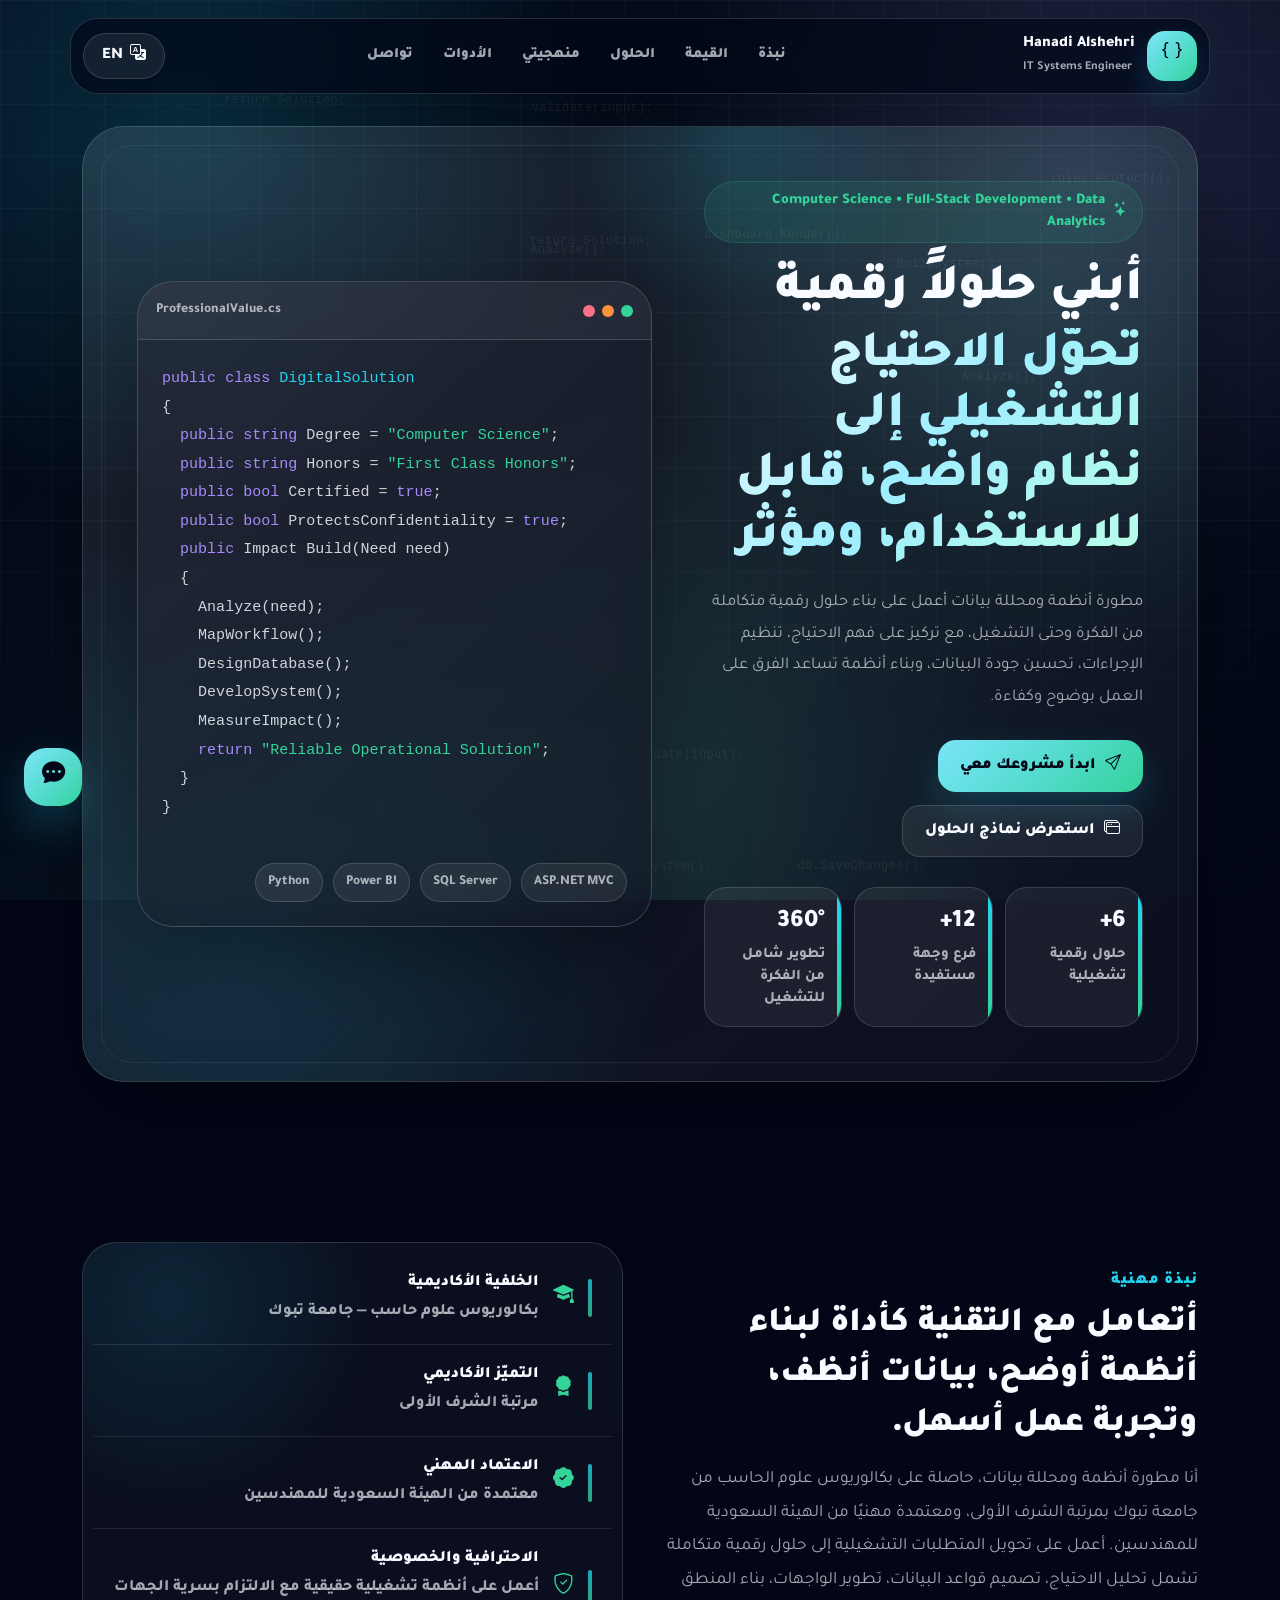
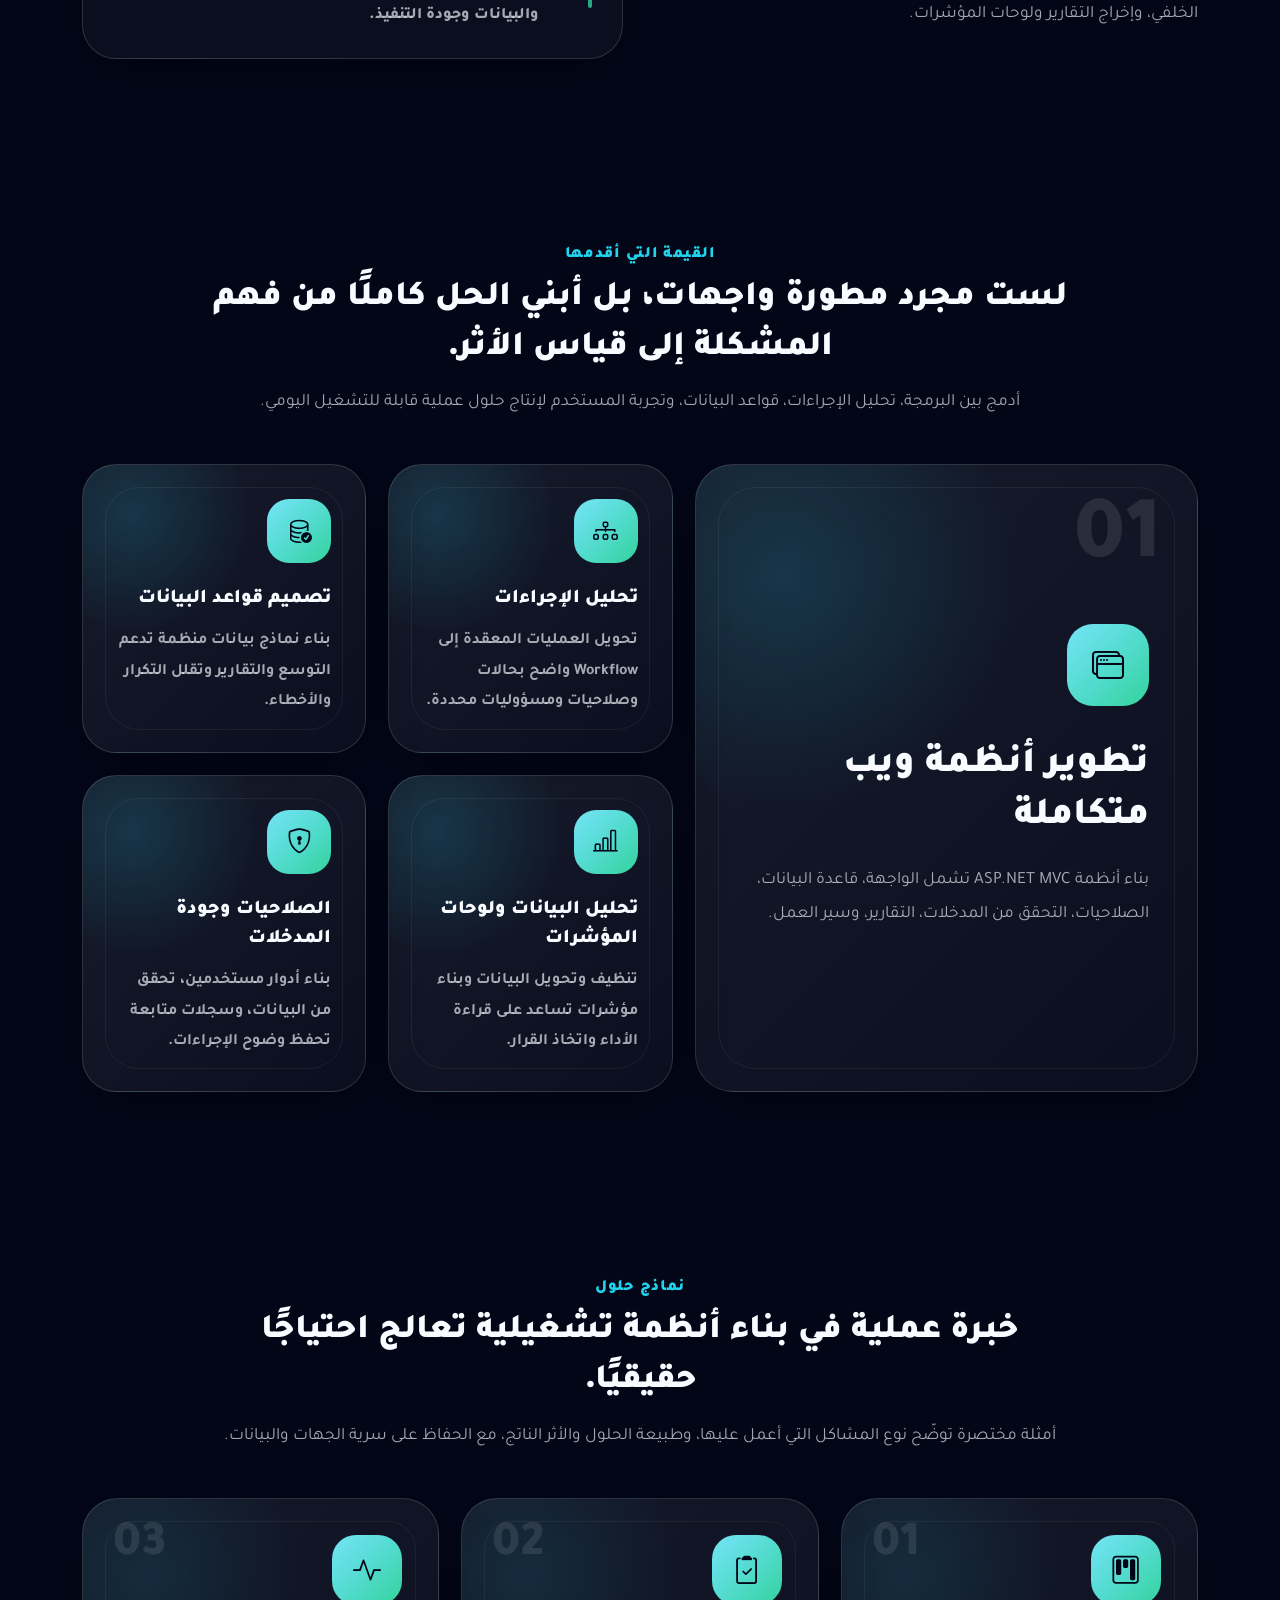
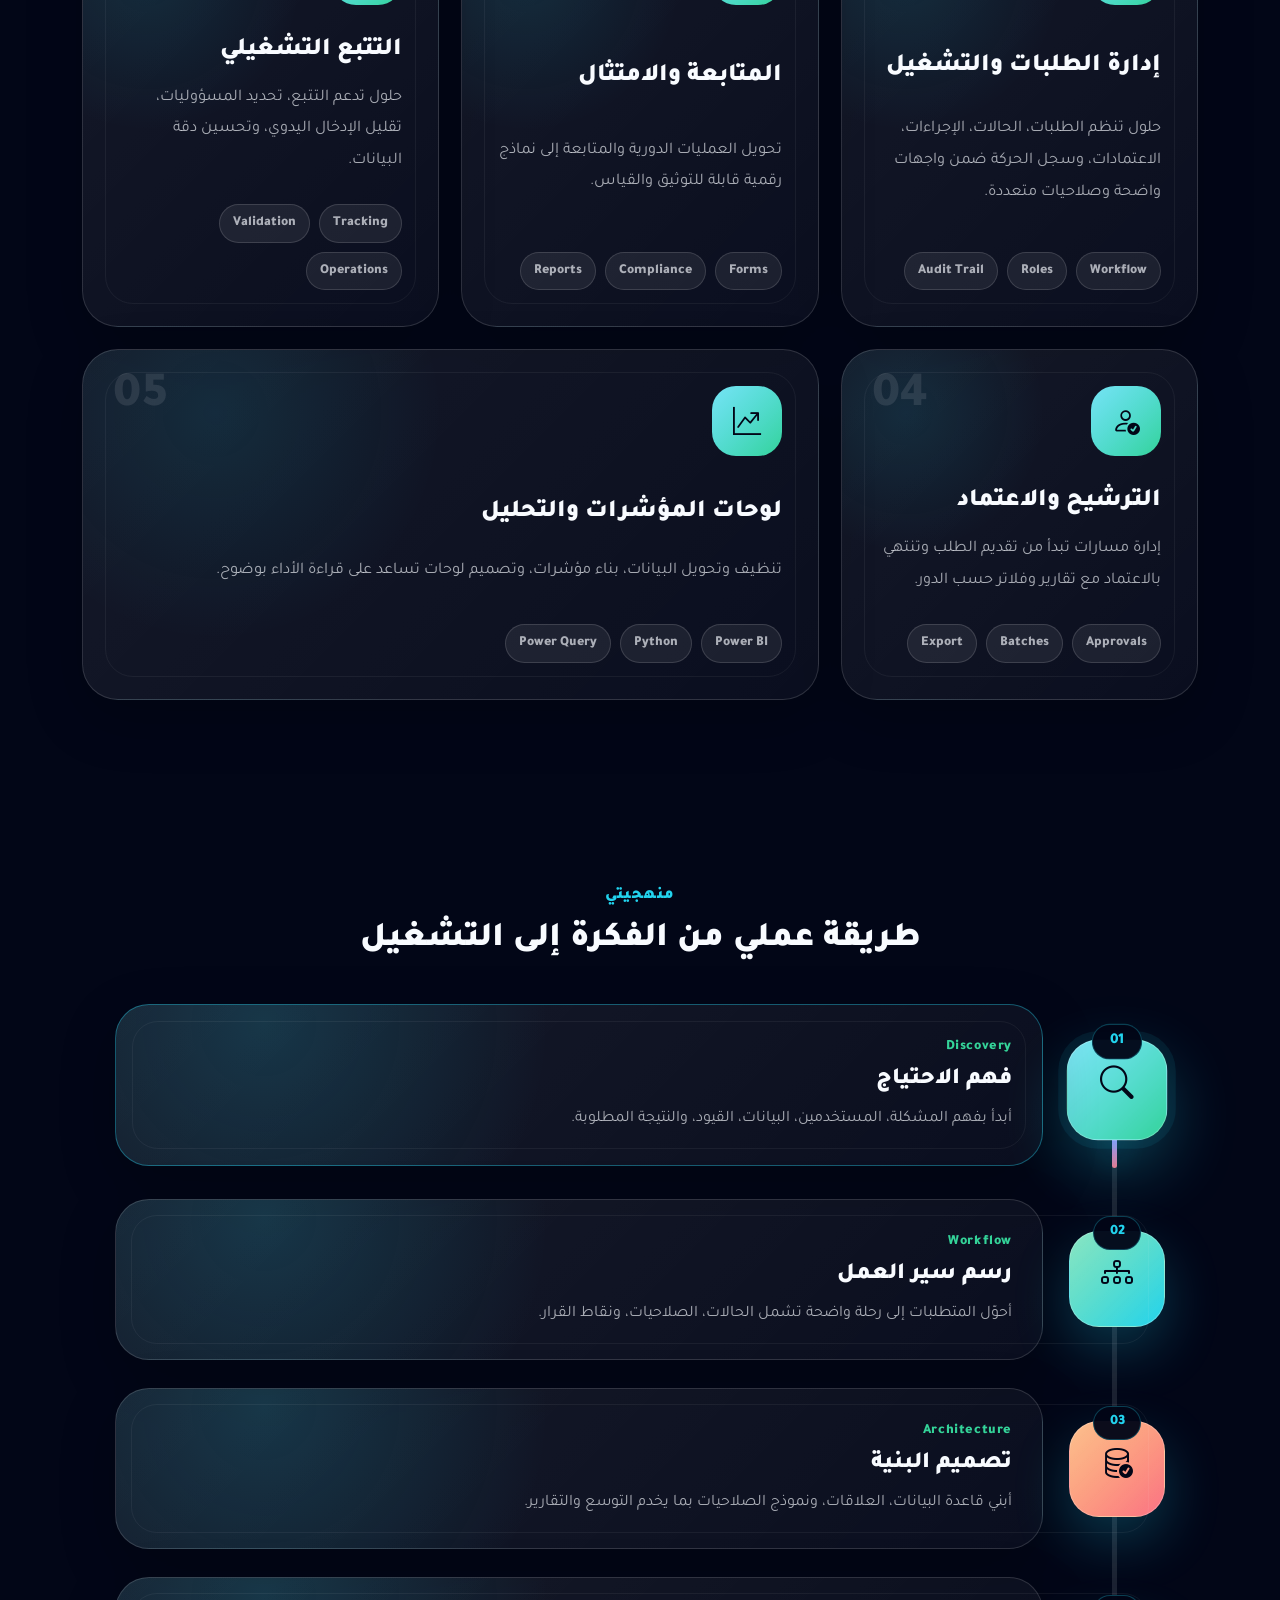
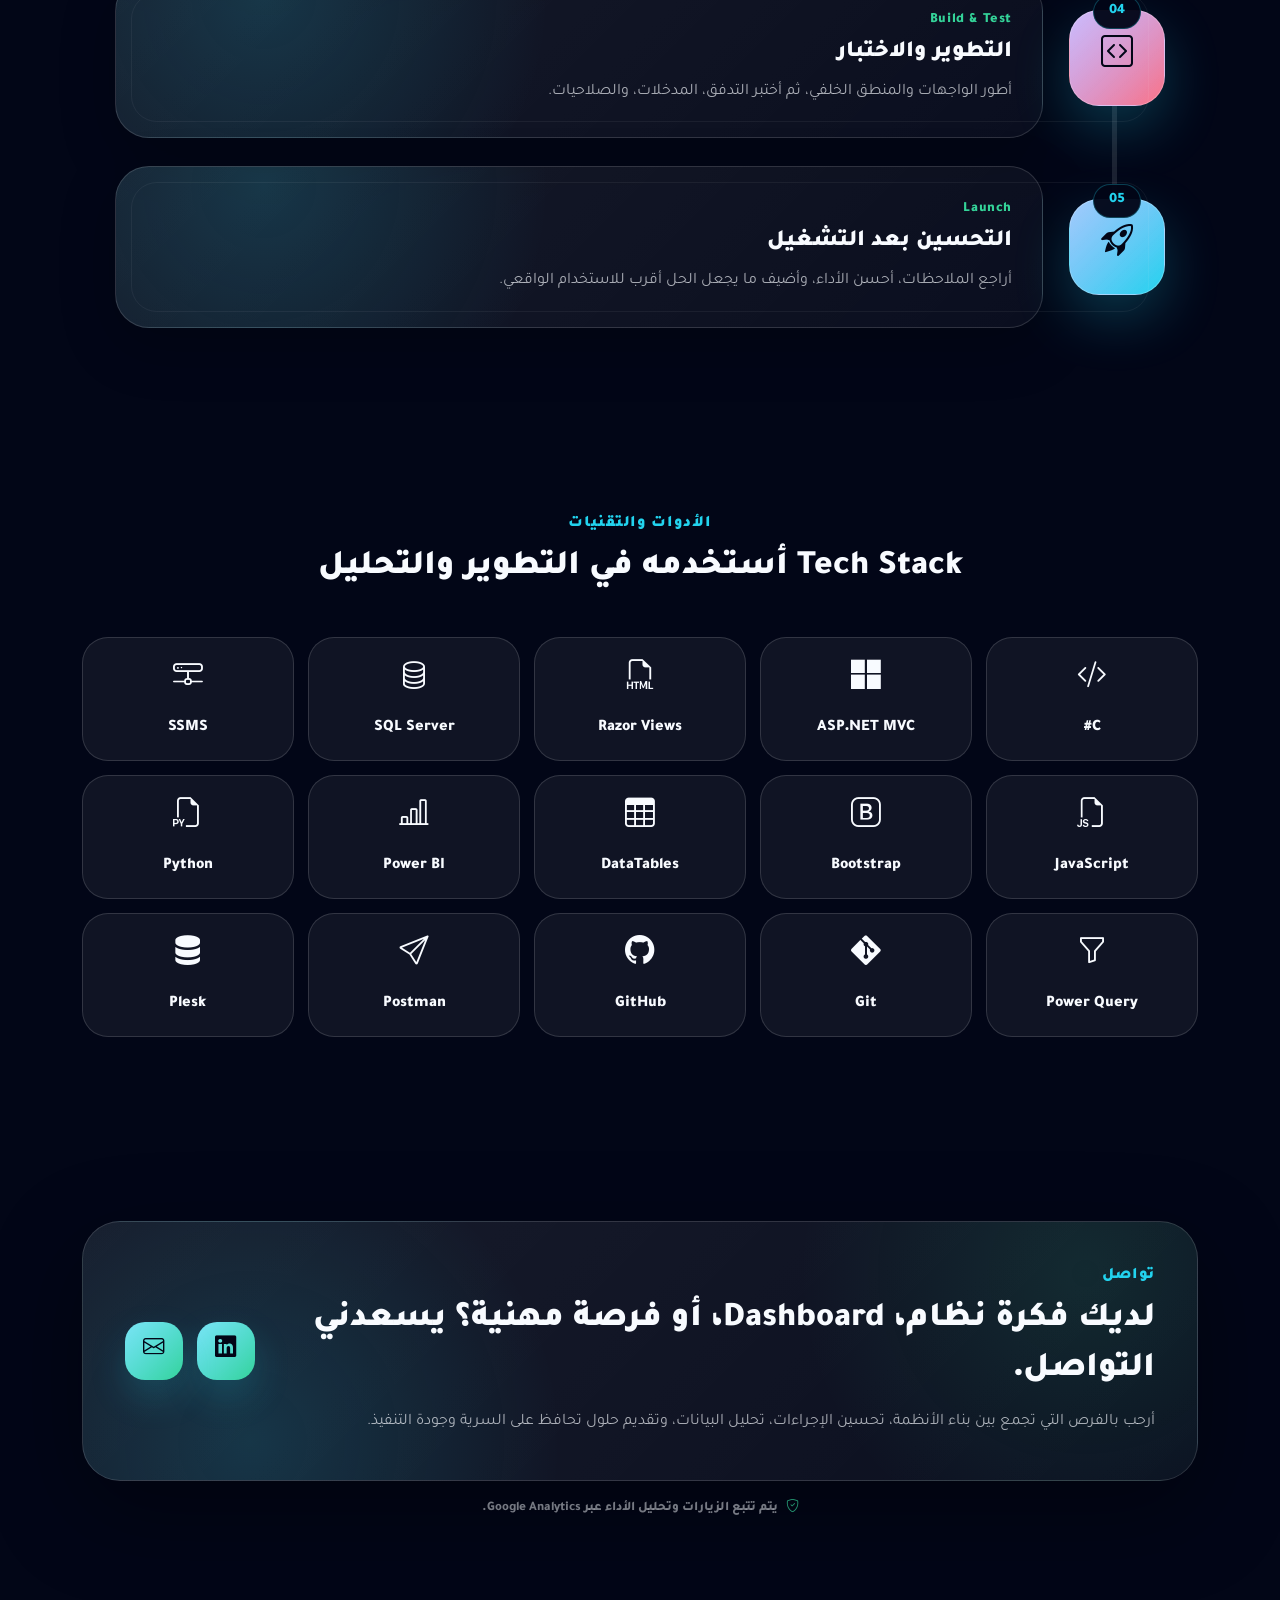
==== index.html @ acb88a4b "Add files via upload new file" ====
<!DOCTYPE html>
<html lang="ar" dir="rtl" id="htmlRoot">
<head>
    <meta charset="utf-8" />
    <meta name="viewport" content="width=device-width, initial-scale=1.0">

    <title>Portfolio - Hanadi Alshehri</title>

    <meta name="description" content="هنادي الشهري — مطورة أنظمة ومحللة بيانات. بناء حلول ASP.NET MVC، SQL Server، Power BI من الفكرة للتشغيل." />
    <meta name="author" content="Hanadi Alshehri" />

    <link rel="canonical" href="https://yourdomain.com/" />

    <meta property="og:title" content="Hanadi Alshehri — IT Systems Engineer" />
    <meta property="og:description" content="مطورة أنظمة ومحللة بيانات، أبني حلولاً رقمية متكاملة من الفكرة إلى التشغيل." />
    <meta property="og:url" content="https://yourdomain.com/" />
    <meta property="og:type" content="website" />
    <meta property="og:image" content="https://yourdomain.com/images/og-preview.png" />

    <meta name="twitter:card" content="summary_large_image" />

    <!-- Google Analytics -->
    <script async src="https://www.googletagmanager.com/gtag/js?id=G-NYGYSDWLR7"></script>
    <script>
        window.dataLayer = window.dataLayer || [];
        function gtag() { dataLayer.push(arguments); }
        gtag('js', new Date());
        gtag('config', 'G-NYGYSDWLR7');
    </script>

    <link href="https://cdn.jsdelivr.net/npm/bootstrap@5.3.3/dist/css/bootstrap.min.css" rel="stylesheet">
    <link href="https://cdn.jsdelivr.net/npm/bootstrap-icons@1.11.3/font/bootstrap-icons.css" rel="stylesheet">
    <link href="https://fonts.googleapis.com/css2?family=Tajawal:wght@400;500;700;800;900&display=swap" rel="stylesheet">

    <link href="Content/portfolio.css" rel="stylesheet" />
</head>

<body>

    <div class="page-bg"></div>
    <div class="grid-bg"></div>
    <div class="code-layer" id="codeLayer"></div>

    <header class="main-nav" id="mainNav">
        <div class="container nav-box" id="navBox">

            <a href="#home" class="brand">
                <span class="brand-icon"><i class="bi bi-braces"></i></span>
                <span class="brand-text">
                    <b data-i18n="brand_title">Hanadi Alshehri</b>
                    <small data-i18n="brand_subtitle">IT Systems Engineer</small>
                </span>
            </a>

            <nav class="collapse nav-links" id="navMenu">
                <a href="#about" data-i18n="nav_about">نبذة</a>
                <a href="#value" data-i18n="nav_value">القيمة</a>
                <a href="#solutions" data-i18n="nav_solutions">الحلول</a>
                <a href="#process" data-i18n="nav_process">منهجيتي</a>
                <a href="#tools" data-i18n="nav_tools">الأدوات</a>
                <a href="#contact" data-i18n="nav_contact">تواصل</a>
            </nav>

            <button class="lang-toggle" id="langToggle" type="button">
                <i class="bi bi-translate"></i>
                <span id="langText">EN</span>
            </button>

        </div>
    </header>

    <main>

        <div class="splash-screen" id="splashScreen" aria-hidden="true">
            <div class="splash-code">
                <span>Analyze()</span>
                <span>Design()</span>
                <span>Build()</span>
                <span>Deploy()</span>
            </div>

            <div class="splash-loader">
                <div class="splash-mark"><span>H</span></div>
                <div class="splash-ring ring-one"></div>
                <div class="splash-ring ring-two"></div>
                <div class="splash-ring ring-three"></div>
            </div>

            <div class="splash-copy">
                <strong data-i18n="splash_title">Hanadi Portfolio</strong>
                <p data-i18n="splash_subtitle">جاري بناء التجربة الرقمية...</p>
            </div>
        </div>

        <section class="hero-section section-reveal" id="home">
            <div class="container">
                <div class="hero-shell">

                    <div class="hero-copy">
                        <span class="eyebrow">
                            <i class="bi bi-stars"></i>
                            <span data-i18n="hero_badge">Computer Science • Full-Stack Development • Data Analytics</span>
                        </span>

                        <h1>
                            <span data-i18n="hero_title_1">أبني حلولاً رقمية</span>
                            <strong data-i18n="hero_title_2">تحوّل الاحتياج التشغيلي إلى نظام واضح، قابل للاستخدام، ومؤثر</strong>
                        </h1>

                        <p class="hero-lead" data-i18n="hero_desc">
                            مطورة أنظمة ومحللة بيانات أعمل على بناء حلول رقمية متكاملة من الفكرة وحتى التشغيل، مع تركيز على فهم الاحتياج، تنظيم الإجراءات، تحسين جودة البيانات، وبناء أنظمة تساعد الفرق على العمل بوضوح وكفاءة.
                        </p>

                        <div class="hero-actions">
                            <a href="#contact" class="btn-main">
                                <i class="bi bi-send"></i>
                                <span data-i18n="hero_btn_contact">ابدأ مشروعك معي</span>
                            </a>

                            <a href="#solutions" class="btn-ghost">
                                <i class="bi bi-window-stack"></i>
                                <span data-i18n="hero_btn_cases">استعرض نماذج الحلول</span>
                            </a>
                        </div>

                        <div class="hero-metrics">
                            <div>
                                <b data-count="6">0</b><em>+</em>
                                <span data-i18n="metric_1">حلول رقمية تشغيلية</span>
                            </div>

                            <div>
                                <b data-count="12">0</b><em>+</em>
                                <span data-i18n="metric_2">فرع وجهة مستفيدة</span>
                            </div>

                            <div>
                                <b data-count="360">0</b><em>°</em>
                                <span data-i18n="metric_3">تطوير شامل من الفكرة للتشغيل</span>
                            </div>
                        </div>
                    </div>

                    <div class="hero-code-card tilt-card">
                        <div class="code-window-head">
                            <div class="window-dots">
                                <i></i><i></i><i></i>
                            </div>
                            <span class="code-title">ProfessionalValue.cs</span>
                        </div>

                        <div class="code-body">
                            <span class="code-line"><span class="code-keyword">public class</span><span class="code-name"> DigitalSolution</span></span>
                            <span class="code-line">{</span>
                            <span class="code-line">&nbsp;&nbsp;<span class="code-keyword">public string</span> Degree = <span class="code-string">"Computer Science"</span>;</span>
                            <span class="code-line">&nbsp;&nbsp;<span class="code-keyword">public string</span> Honors = <span class="code-string">"First Class Honors"</span>;</span>
                            <span class="code-line">&nbsp;&nbsp;<span class="code-keyword">public bool</span> Certified = <span class="code-keyword">true</span>;</span>
                            <span class="code-line">&nbsp;&nbsp;<span class="code-keyword">public bool</span> ProtectsConfidentiality = <span class="code-keyword">true</span>;</span>
                            <span class="code-line"></span>
                            <span class="code-line">&nbsp;&nbsp;<span class="code-keyword">public</span> Impact Build(Need need)</span>
                            <span class="code-line">&nbsp;&nbsp;{</span>
                            <span class="code-line">&nbsp;&nbsp;&nbsp;&nbsp;Analyze(need);</span>
                            <span class="code-line">&nbsp;&nbsp;&nbsp;&nbsp;MapWorkflow();</span>
                            <span class="code-line">&nbsp;&nbsp;&nbsp;&nbsp;DesignDatabase();</span>
                            <span class="code-line">&nbsp;&nbsp;&nbsp;&nbsp;DevelopSystem();</span>
                            <span class="code-line">&nbsp;&nbsp;&nbsp;&nbsp;MeasureImpact();</span>
                            <span class="code-line">&nbsp;&nbsp;&nbsp;&nbsp;<span class="code-keyword">return</span> <span class="code-string">"Reliable Operational Solution"</span>;</span>
                            <span class="code-line">&nbsp;&nbsp;}</span>
                            <span class="code-line">}</span>
                        </div>

                        <div class="code-footer">
                            <span>ASP.NET MVC</span>
                            <span>SQL Server</span>
                            <span>Power BI</span>
                            <span>Python</span>
                        </div>
                    </div>

                </div>
            </div>
        </section>

        <section class="section-block section-reveal" id="about">
            <div class="container">
                <div class="luxury-about">

                    <div class="section-heading">
                        <span data-i18n="about_label">نبذة مهنية</span>

                        <h2 data-i18n="about_title">
                            أتعامل مع التقنية كأداة لبناء أنظمة أوضح، بيانات أنظف، وتجربة عمل أسهل.
                        </h2>

                        <p data-i18n="about_desc">
                            أنا مطورة أنظمة ومحللة بيانات، حاصلة على بكالوريوس علوم الحاسب من جامعة تبوك بمرتبة الشرف الأولى، ومعتمدة مهنيًا من الهيئة السعودية للمهندسين. أعمل على تحويل المتطلبات التشغيلية إلى حلول رقمية متكاملة تشمل تحليل الاحتياج، تصميم قواعد البيانات، تطوير الواجهات، بناء المنطق الخلفي، وإخراج التقارير ولوحات المؤشرات.
                        </p>
                    </div>

                    <div class="identity-board">
                        <div class="identity-line">
                            <i class="bi bi-mortarboard-fill"></i>
                            <div>
                                <b data-i18n="about_item_1_title">الخلفية الأكاديمية</b>
                                <span data-i18n="about_item_1_desc">بكالوريوس علوم حاسب — جامعة تبوك</span>
                            </div>
                        </div>

                        <div class="identity-line">
                            <i class="bi bi-award-fill"></i>
                            <div>
                                <b data-i18n="about_item_2_title">التميّز الأكاديمي</b>
                                <span data-i18n="about_item_2_desc">مرتبة الشرف الأولى</span>
                            </div>
                        </div>

                        <div class="identity-line">
                            <i class="bi bi-patch-check-fill"></i>
                            <div>
                                <b data-i18n="about_item_3_title">الاعتماد المهني</b>
                                <span data-i18n="about_item_3_desc">معتمدة من الهيئة السعودية للمهندسين</span>
                            </div>
                        </div>

                        <div class="identity-line">
                            <i class="bi bi-shield-check"></i>
                            <div>
                                <b data-i18n="about_item_4_title">الاحترافية والخصوصية</b>
                                <span data-i18n="about_item_4_desc">أعمل على أنظمة تشغيلية حقيقية مع الالتزام بسرية الجهات والبيانات وجودة التنفيذ.</span>
                            </div>
                        </div>
                    </div>

                </div>
            </div>
        </section>

        <section class="section-block section-reveal" id="value">
            <div class="container">

                <div class="section-title">
                    <span data-i18n="value_label">القيمة التي أقدمها</span>

                    <h2 data-i18n="value_title">
                        لست مجرد مطورة واجهات، بل أبني الحل كاملًا من فهم المشكلة إلى قياس الأثر.
                    </h2>

                    <p data-i18n="value_desc">
                        أدمج بين البرمجة، تحليل الإجراءات، قواعد البيانات، وتجربة المستخدم لإنتاج حلول عملية قابلة للتشغيل اليومي.
                    </p>
                </div>

                <div class="value-showcase">

                    <div class="value-main">
                        <span class="value-number">01</span>
                        <i class="bi bi-window-stack"></i>
                        <h3 data-i18n="value_main_title">تطوير أنظمة ويب متكاملة</h3>
                        <p data-i18n="value_main_desc">
                            بناء أنظمة ASP.NET MVC تشمل الواجهة، قاعدة البيانات، الصلاحيات، التحقق من المدخلات، التقارير، وسير العمل.
                        </p>
                    </div>

                    <div class="value-side">
                        <div>
                            <i class="bi bi-diagram-3"></i>
                            <b data-i18n="value_1_title">تحليل الإجراءات</b>
                            <span data-i18n="value_1_desc">تحويل العمليات المعقدة إلى Workflow واضح بحالات وصلاحيات ومسؤوليات محددة.</span>
                        </div>

                        <div>
                            <i class="bi bi-database-check"></i>
                            <b data-i18n="value_2_title">تصميم قواعد البيانات</b>
                            <span data-i18n="value_2_desc">بناء نماذج بيانات منظمة تدعم التوسع والتقارير وتقلل التكرار والأخطاء.</span>
                        </div>

                        <div>
                            <i class="bi bi-bar-chart-line"></i>
                            <b data-i18n="value_3_title">تحليل البيانات ولوحات المؤشرات</b>
                            <span data-i18n="value_3_desc">تنظيف وتحويل البيانات وبناء مؤشرات تساعد على قراءة الأداء واتخاذ القرار.</span>
                        </div>

                        <div>
                            <i class="bi bi-shield-lock"></i>
                            <b data-i18n="value_4_title">الصلاحيات وجودة المدخلات</b>
                            <span data-i18n="value_4_desc">بناء أدوار مستخدمين، تحقق من البيانات، وسجلات متابعة تحفظ وضوح الإجراءات.</span>
                        </div>
                    </div>

                </div>

            </div>
        </section>

        <section class="section-block section-reveal" id="solutions">
            <div class="container">

                <div class="section-title">
                    <span data-i18n="solutions_label">نماذج حلول</span>

                    <h2 data-i18n="solutions_title">
                        خبرة عملية في بناء أنظمة تشغيلية تعالج احتياجًا حقيقيًا.
                    </h2>

                    <p data-i18n="solutions_desc">
                        أمثلة مختصرة توضّح نوع المشاكل التي أعمل عليها، وطبيعة الحلول والأثر الناتج، مع الحفاظ على سرية الجهات والبيانات.
                    </p>
                </div>

                <div class="solution-gallery">

                    <article class="solution-panel">
                        <span>01</span>
                        <i class="bi bi-kanban"></i>
                        <h3 data-i18n="sol_1_title">إدارة الطلبات والتشغيل</h3>
                        <p data-i18n="sol_1_desc">حلول تنظم الطلبات، الحالات، الإجراءات، الاعتمادات، وسجل الحركة ضمن واجهات واضحة وصلاحيات متعددة.</p>
                        <div>
                            <b>Workflow</b>
                            <b>Roles</b>
                            <b>Audit Trail</b>
                        </div>
                    </article>

                    <article class="solution-panel">
                        <span>02</span>
                        <i class="bi bi-clipboard2-check"></i>
                        <h3 data-i18n="sol_2_title">المتابعة والامتثال</h3>
                        <p data-i18n="sol_2_desc">تحويل العمليات الدورية والمتابعة إلى نماذج رقمية قابلة للتوثيق والقياس.</p>
                        <div>
                            <b>Forms</b>
                            <b>Compliance</b>
                            <b>Reports</b>
                        </div>
                    </article>

                    <article class="solution-panel">
                        <span>03</span>
                        <i class="bi bi-activity"></i>
                        <h3 data-i18n="sol_3_title">التتبع التشغيلي</h3>
                        <p data-i18n="sol_3_desc">حلول تدعم التتبع، تحديد المسؤوليات، تقليل الإدخال اليدوي، وتحسين دقة البيانات.</p>
                        <div>
                            <b>Tracking</b>
                            <b>Validation</b>
                            <b>Operations</b>
                        </div>
                    </article>

                    <article class="solution-panel">
                        <span>04</span>
                        <i class="bi bi-person-check"></i>
                        <h3 data-i18n="sol_4_title">الترشيح والاعتماد</h3>
                        <p data-i18n="sol_4_desc">إدارة مسارات تبدأ من تقديم الطلب وتنتهي بالاعتماد مع تقارير وفلاتر حسب الدور.</p>
                        <div>
                            <b>Approvals</b>
                            <b>Batches</b>
                            <b>Export</b>
                        </div>
                    </article>

                    <article class="solution-panel wide">
                        <span>05</span>
                        <i class="bi bi-graph-up-arrow"></i>
                        <h3 data-i18n="sol_5_title">لوحات المؤشرات والتحليل</h3>
                        <p data-i18n="sol_5_desc">تنظيف وتحويل البيانات، بناء مؤشرات، وتصميم لوحات تساعد على قراءة الأداء بوضوح.</p>
                        <div>
                            <b>Power BI</b>
                            <b>Python</b>
                            <b>Power Query</b>
                        </div>
                    </article>

                </div>

            </div>
        </section>

        <section class="section-block section-reveal process-section" id="process">
            <div class="container">

                <div class="section-title">
                    <span data-i18n="process_label">منهجيتي</span>
                    <h2 data-i18n="process_title">طريقة عملي من الفكرة إلى التشغيل</h2>
                </div>

                <div class="pro-timeline" id="proTimeline">

                    <article class="pro-step active">
                        <div class="pro-node"><span>01</span><i class="bi bi-search"></i></div>
                        <div class="pro-card">
                            <small>Discovery</small>
                            <h3 data-i18n="step_1_title">فهم الاحتياج</h3>
                            <p data-i18n="step_1_desc">أبدأ بفهم المشكلة، المستخدمين، البيانات، القيود، والنتيجة المطلوبة.</p>
                        </div>
                    </article>

                    <article class="pro-step">
                        <div class="pro-node"><span>02</span><i class="bi bi-diagram-3"></i></div>
                        <div class="pro-card">
                            <small>Workflow</small>
                            <h3 data-i18n="step_2_title">رسم سير العمل</h3>
                            <p data-i18n="step_2_desc">أحوّل المتطلبات إلى رحلة واضحة تشمل الحالات، الصلاحيات، ونقاط القرار.</p>
                        </div>
                    </article>

                    <article class="pro-step">
                        <div class="pro-node"><span>03</span><i class="bi bi-database-check"></i></div>
                        <div class="pro-card">
                            <small>Architecture</small>
                            <h3 data-i18n="step_3_title">تصميم البنية</h3>
                            <p data-i18n="step_3_desc">أبني قاعدة البيانات، العلاقات، ونموذج الصلاحيات بما يخدم التوسع والتقارير.</p>
                        </div>
                    </article>

                    <article class="pro-step">
                        <div class="pro-node"><span>04</span><i class="bi bi-code-square"></i></div>
                        <div class="pro-card">
                            <small>Build & Test</small>
                            <h3 data-i18n="step_4_title">التطوير والاختبار</h3>
                            <p data-i18n="step_4_desc">أطور الواجهات والمنطق الخلفي، ثم أختبر التدفق، المدخلات، والصلاحيات.</p>
                        </div>
                    </article>

                    <article class="pro-step">
                        <div class="pro-node"><span>05</span><i class="bi bi-rocket-takeoff"></i></div>
                        <div class="pro-card">
                            <small>Launch</small>
                            <h3 data-i18n="step_5_title">التحسين بعد التشغيل</h3>
                            <p data-i18n="step_5_desc">أراجع الملاحظات، أحسن الأداء، وأضيف ما يجعل الحل أقرب للاستخدام الواقعي.</p>
                        </div>
                    </article>

                </div>

            </div>
        </section>

        <section class="section-block section-reveal" id="tools">
            <div class="container">

                <div class="section-title">
                    <span data-i18n="tools_label">الأدوات والتقنيات</span>
                    <h2 data-i18n="tools_title">Tech Stack أستخدمه في التطوير والتحليل</h2>
                </div>

                <div class="tools-grid">
                    <div><i class="bi bi-code-slash"></i><b>C#</b></div>
                    <div><i class="bi bi-microsoft"></i><b>ASP.NET MVC</b></div>
                    <div><i class="bi bi-filetype-html"></i><b>Razor Views</b></div>
                    <div><i class="bi bi-database"></i><b>SQL Server</b></div>
                    <div><i class="bi bi-hdd-network"></i><b>SSMS</b></div>
                    <div><i class="bi bi-filetype-js"></i><b>JavaScript</b></div>
                    <div><i class="bi bi-bootstrap"></i><b>Bootstrap</b></div>
                    <div><i class="bi bi-table"></i><b>DataTables</b></div>
                    <div><i class="bi bi-bar-chart-line"></i><b>Power BI</b></div>
                    <div><i class="bi bi-filetype-py"></i><b>Python</b></div>
                    <div><i class="bi bi-funnel"></i><b>Power Query</b></div>
                    <div><i class="bi bi-git"></i><b>Git</b></div>
                    <div><i class="bi bi-github"></i><b>GitHub</b></div>
                    <div><i class="bi bi-send"></i><b>Postman</b></div>
                    <div><i class="bi bi-server"></i><b>Plesk</b></div>
                </div>

            </div>
        </section>

        <section class="contact-section section-reveal" id="contact">
            <div class="container">

                <div class="contact-card">
                    <div>
                        <span data-i18n="contact_label">تواصل</span>

                        <h2 data-i18n="contact_title">
                            لديك فكرة نظام، Dashboard، أو فرصة مهنية؟ يسعدني التواصل.
                        </h2>

                        <p data-i18n="contact_desc">
                            أرحب بالفرص التي تجمع بين بناء الأنظمة، تحسين الإجراءات، تحليل البيانات، وتقديم حلول تحافظ على السرية وجودة التنفيذ.
                        </p>
                    </div>

                    <div class="contact-actions social-actions">

                        <a href="https://www.linkedin.com/in/hanadi-alshehri12"
                           target="_blank"
                           rel="noopener"
                           aria-label="LinkedIn"
                           title="LinkedIn">
                            <i class="bi bi-linkedin"></i>
                        </a>

                        <a href="https://mail.google.com/mail/?view=cm&fs=1&to=hanadialshehri12@gmail.com&su=Professional%20Inquiry"
                           target="_blank"
                           rel="noopener"
                           aria-label="Email"
                           title="Email">
                            <i class="bi bi-envelope"></i>
                        </a>

                    </div>
                </div>

                <div class="portfolio-footer-note">
                    <i class="bi bi-shield-check"></i>
                    <span data-i18n="analytics_note">يتم تتبع الزيارات وتحليل الأداء عبر Google Analytics.</span>
                </div>

            </div>
        </section>

        <div class="portfolio-chatbot" id="portfolioChatbot">
            <button class="chatbot-toggle" id="chatbotToggle" type="button" aria-label="Open chatbot">
                <i class="bi bi-chat-dots-fill"></i>
            </button>

            <div class="chatbot-window" id="chatbotWindow">
                <div class="chatbot-head">
                    <div>
                        <strong id="botTitle">مساعد هنادي</strong>
                        <small id="botStatus">اسأل عن الخدمات، الخبرات، أو طريقة التواصل</small>
                    </div>

                    <button type="button" id="chatbotClose" aria-label="Close chatbot">
                        <i class="bi bi-x-lg"></i>
                    </button>
                </div>

                <div class="chatbot-body" id="chatbotBody"></div>

                <div class="chatbot-quick" id="chatbotQuick"></div>

                <form class="chatbot-form" id="chatbotForm">
                    <input type="text" id="chatbotInput" autocomplete="off" placeholder="اكتب سؤالك هنا..." />
                    <button type="submit" aria-label="Send message">
                        <i class="bi bi-send-fill"></i>
                    </button>
                </form>
            </div>
        </div>

    </main>

    <button class="scroll-top" id="scrollTopBtn" type="button">
        <i class="bi bi-arrow-up"></i>
    </button>

    <script src="https://cdn.jsdelivr.net/npm/bootstrap@5.3.3/dist/js/bootstrap.bundle.min.js"></script>
    <script src="Scripts/portfolio.js"></script>

    <script type="application/ld+json">
        {
          "@context": "https://schema.org",
          "@type": "Person",
          "name": "Hanadi Alshehri",
          "jobTitle": "IT Systems Engineer",
          "url": "https://yourdomain.com",
          "sameAs": ["https://www.linkedin.com/in/hanadi-alshehri12"],
          "knowsAbout": ["ASP.NET MVC", "SQL Server", "Power BI", "C#", "Data Analytics"]
        }
    </script>

</body>
</html>
---- Content/portfolio.css ----
﻿:root {
    --bg: #020617;
    --bg-soft: #07111f;
    --text: #f8fbff;
    --muted: rgba(248, 251, 255, .66);
    --soft: rgba(248, 251, 255, .45);
    --cyan: #22d3ee;
    --green: #34d399;
    --blue: #60a5fa;
    --purple: #a78bfa;
    --pink: #fb7185;
    --orange: #fb923c;
    --glass: rgba(255, 255, 255, .065);
    --glass-strong: rgba(255, 255, 255, .105);
    --border: rgba(255, 255, 255, .14);
    --border-strong: rgba(255, 255, 255, .24);
    --dark: #020617;
    --shadow: 0 30px 90px rgba(0, 0, 0, .36);
    --shadow-soft: 0 18px 55px rgba(0, 0, 0, .22);
    --radius-xl: 42px;
    --radius-lg: 34px;
    --radius-md: 24px;
}

* {
    box-sizing: border-box;
}

html {
    scroll-behavior: smooth;
    scroll-padding-top: 120px;
}

body {
    margin: 0;
    min-height: 100vh;
    font-family: 'Tajawal', sans-serif;
    color: var(--text);
    background: var(--bg);
    overflow-x: hidden;
}

a {
    text-decoration: none;
    color: inherit;
}

::selection {
    background: rgba(34, 211, 238, .35);
    color: #fff;
}

.container {
    width: 100%;
}

@media (min-width: 1400px) {
    .container {
        max-width: 1320px !important;
    }
}

/* ================= BACKGROUND ================= */

.page-bg,
.grid-bg,
.code-layer {
    position: fixed;
    inset: 0;
    pointer-events: none;
}

.page-bg {
    z-index: -7;
    background: radial-gradient(circle at 14% 12%, rgba(34, 211, 238, .20), transparent 30%), radial-gradient(circle at 85% 18%, rgba(167, 139, 250, .17), transparent 32%), radial-gradient(circle at 50% 90%, rgba(52, 211, 153, .12), transparent 38%), linear-gradient(135deg, #020617 0%, #07111f 52%, #020617 100%);
}

.grid-bg {
    z-index: -6;
    background-image: linear-gradient(rgba(255, 255, 255, .032) 1px, transparent 1px), linear-gradient(90deg, rgba(255, 255, 255, .032) 1px, transparent 1px);
    background-size: 52px 52px;
    mask-image: linear-gradient(to bottom, black 0%, black 58%, transparent 94%);
}

.code-layer {
    z-index: -5;
    overflow: hidden;
}

    .code-layer span {
        position: absolute;
        direction: ltr;
        white-space: nowrap;
        font-family: Consolas, monospace;
        color: rgba(255, 255, 255, .075);
        font-size: 12px;
        letter-spacing: .4px;
        animation-name: codeFloat;
        animation-timing-function: linear;
        animation-iteration-count: infinite;
    }

.orb {
    position: fixed;
    width: 430px;
    height: 430px;
    border-radius: 50%;
    filter: blur(105px);
    opacity: .26;
    z-index: -4;
    pointer-events: none;
    animation: floatingOrb 9s ease-in-out infinite;
}

.orb-one {
    top: -160px;
    right: -120px;
    background: var(--cyan);
}

.orb-two {
    bottom: -170px;
    left: -130px;
    background: var(--purple);
    animation-delay: -2.5s;
}

.orb-three {
    top: 42%;
    left: 43%;
    width: 260px;
    height: 260px;
    background: var(--green);
    opacity: .13;
    animation-delay: -4.5s;
}

/* ================= SPLASH ================= */

.splash-screen {
    position: fixed;
    inset: 0;
    z-index: 9999;
    display: grid;
    place-items: center;
    background: rgba(2, 6, 23, .52);
    backdrop-filter: blur(16px);
    transition: opacity .55s ease, visibility .55s ease;
    overflow: hidden;
}

    .splash-screen.hide {
        opacity: 0;
        visibility: hidden;
    }

.splash-code {
    position: absolute;
    inset: 0;
    direction: ltr;
    opacity: .22;
}

    .splash-code span {
        position: absolute;
        color: rgba(255, 255, 255, .24);
        font-family: Consolas, monospace;
        font-size: 13px;
        animation: splashCode 1.6s ease-in-out infinite alternate;
    }

        .splash-code span:nth-child(1) {
            top: 22%;
            left: 18%;
        }

        .splash-code span:nth-child(2) {
            top: 36%;
            right: 20%;
            animation-delay: .2s;
        }

        .splash-code span:nth-child(3) {
            bottom: 30%;
            left: 24%;
            animation-delay: .4s;
        }

        .splash-code span:nth-child(4) {
            bottom: 20%;
            right: 26%;
            animation-delay: .6s;
        }

.splash-loader {
    width: 168px;
    height: 168px;
    border-radius: 50%;
    position: relative;
    display: grid;
    place-items: center;
}

.splash-mark {
    width: 74px;
    height: 74px;
    border-radius: 26px;
    display: grid;
    place-items: center;
    color: var(--dark);
    font-weight: 900;
    font-size: 2rem;
    background: linear-gradient(135deg, rgba(255, 255, 255, .45), transparent), linear-gradient(135deg, var(--cyan), var(--green));
    box-shadow: 0 0 42px rgba(34, 211, 238, .28);
    z-index: 3;
}

.splash-ring {
    position: absolute;
    border-radius: 50%;
    border: 2px solid transparent;
}

.ring-one {
    inset: 0;
    border-top-color: var(--cyan);
    border-left-color: rgba(34, 211, 238, .22);
    animation: spin 1.1s linear infinite;
}

.ring-two {
    inset: 18px;
    border-right-color: var(--green);
    border-bottom-color: rgba(52, 211, 153, .20);
    animation: spinReverse 1.45s linear infinite;
}

.ring-three {
    inset: 36px;
    border-bottom-color: var(--purple);
    border-top-color: rgba(167, 139, 250, .16);
    animation: spin 1.9s linear infinite;
}

.splash-copy {
    position: absolute;
    top: calc(50% + 110px);
    text-align: center;
}

    .splash-copy strong {
        display: block;
        font-weight: 900;
        font-size: 1.28rem;
    }

    .splash-copy p {
        margin: 6px 0 0;
        color: var(--muted);
    }

/* ================= NAVBAR ================= */

.main-nav {
    position: sticky;
    top: 18px;
    z-index: 999;
    margin-bottom: 16px;
}

.nav-box {
    min-height: 76px;
    padding: 10px 12px;
    border-radius: 28px;
    background: rgba(2, 6, 23, .70);
    border: 1px solid var(--border);
    backdrop-filter: blur(22px);
    box-shadow: 0 14px 55px rgba(0, 0, 0, .18);
    display: flex;
    align-items: center;
    justify-content: space-between;
    gap: 14px;
    transition: .25s ease;
}

.main-nav.scrolled .nav-box {
    background: rgba(2, 6, 23, .90);
    box-shadow: 0 18px 70px rgba(0, 0, 0, .34);
}

.brand {
    display: inline-flex;
    align-items: center;
    gap: 12px;
    color: var(--text);
    min-width: 210px;
}

    .brand:hover {
        color: var(--text);
    }

.brand-icon {
    width: 50px;
    height: 50px;
    border-radius: 18px;
    display: grid;
    place-items: center;
    color: var(--dark);
    font-size: 1.35rem;
    background: linear-gradient(135deg, rgba(255,255,255,.42), transparent), linear-gradient(135deg, var(--cyan), var(--green));
    box-shadow: 0 14px 36px rgba(34, 211, 238, .18);
}

.brand-text b {
    display: block;
    font-size: .98rem;
    font-weight: 900;
    line-height: 1.1;
}

.brand-text small {
    display: block;
    margin-top: 4px;
    direction: ltr;
    color: var(--muted);
    font-size: .76rem;
    font-weight: 700;
}

.nav-links {
    align-items: center;
    justify-content: center;
    gap: 4px;
    flex: 1;
}

    .nav-links a {
        position: relative;
        display: inline-flex;
        align-items: center;
        justify-content: center;
        color: var(--muted);
        padding: 10px 13px;
        border-radius: 999px;
        font-weight: 900;
        font-size: .91rem;
        transition: .25s ease;
    }

        .nav-links a:hover,
        .nav-links a.active {
            color: var(--text);
            background: rgba(255, 255, 255, .085);
        }

            .nav-links a.active::after {
                content: "";
                position: absolute;
                bottom: 5px;
                width: 18px;
                height: 3px;
                border-radius: 999px;
                background: linear-gradient(90deg, var(--cyan), var(--green));
            }

.lang-toggle,
.menu-btn {
    border: 0;
    flex: 0 0 auto;
}

.menu-btn {
    display: none !important;
}

.lang-toggle {
    height: 46px;
    min-width: 82px;
    padding: 0 14px;
    border-radius: 999px;
    color: var(--text);
    background: rgba(255, 255, 255, .075);
    border: 1px solid var(--border);
    display: inline-flex;
    align-items: center;
    justify-content: center;
    gap: 7px;
    font-weight: 900;
    transition: .25s;
}

    .lang-toggle:hover {
        color: var(--dark);
        background: linear-gradient(135deg, rgba(255,255,255,.38), transparent), linear-gradient(135deg, var(--cyan), var(--green));
        transform: translateY(-2px);
    }

@media (min-width: 992px) {
    .nav-links {
        display: flex !important;
    }
}

/* ================= HERO ================= */

.hero-section {
    padding: 34px 0 68px;
}

.hero-shell {
    width: 100%;
    min-height: 620px;
    padding: 54px;
    border-radius: var(--radius-xl);
    display: grid;
    grid-template-columns: .92fr 1.08fr;
    gap: 52px;
    align-items: center;
    position: relative;
    overflow: hidden;
    background: radial-gradient(circle at 14% 86%, rgba(34, 211, 238, .16), transparent 34%), radial-gradient(circle at 86% 16%, rgba(52, 211, 153, .12), transparent 32%), linear-gradient(135deg, rgba(255, 255, 255, .095), rgba(255, 255, 255, .035));
    border: 1px solid var(--border);
    box-shadow: var(--shadow);
}

    .hero-shell::before {
        content: "";
        position: absolute;
        inset: 18px;
        border-radius: 32px;
        border: 1px solid rgba(255,255,255,.07);
        pointer-events: none;
    }

    .hero-shell::after {
        content: "";
        position: absolute;
        width: 420px;
        height: 420px;
        top: -210px;
        inset-inline-start: 22%;
        border-radius: 50%;
        background: radial-gradient(circle, rgba(34, 211, 238, .16), transparent 62%);
        filter: blur(8px);
    }

.hero-copy,
.hero-code-card {
    position: relative;
    z-index: 2;
}

.hero-copy {
    max-width: 720px;
}

.eyebrow {
    display: inline-flex;
    align-items: center;
    gap: 8px;
    padding: 8px 14px;
    border-radius: 999px;
    color: var(--green);
    background: rgba(52, 211, 153, .09);
    border: 1px solid rgba(52, 211, 153, .18);
    font-weight: 900;
    font-size: .92rem;
    margin-bottom: 18px;
}

.hero-copy h1 {
    margin: 0 0 18px;
    font-size: clamp(2.25rem, 4vw, 4.25rem);
    line-height: 1.18;
    font-weight: 900;
    letter-spacing: -.4px;
}

    .hero-copy h1 strong {
        display: block;
        margin-top: 6px;
        max-width: 820px;
        background: linear-gradient(135deg, #fff, #9feeff, #bcffe7);
        -webkit-background-clip: text;
        -webkit-text-fill-color: transparent;
    }

.hero-lead {
    max-width: 680px;
    color: var(--muted);
    line-height: 1.9;
    font-size: 1.04rem;
    margin-bottom: 0;
}

.hero-actions {
    display: flex;
    flex-wrap: wrap;
    gap: 13px;
    margin-top: 26px;
}

.btn-main,
.btn-ghost {
    display: inline-flex;
    align-items: center;
    justify-content: center;
    gap: 9px;
    min-height: 52px;
    padding: 13px 22px;
    border-radius: 18px;
    font-weight: 900;
    transition: .25s ease;
}

.btn-main {
    color: var(--dark);
    background: linear-gradient(135deg, rgba(255,255,255,.40), transparent), linear-gradient(135deg, var(--cyan), var(--green));
    box-shadow: 0 18px 42px rgba(34, 211, 238, .20);
}

.btn-ghost {
    color: var(--text);
    background: rgba(255,255,255,.065);
    border: 1px solid var(--border);
}

    .btn-main:hover,
    .btn-ghost:hover {
        color: var(--text);
        transform: translateY(-4px);
    }

.hero-metrics {
    display: grid;
    grid-template-columns: repeat(3, 1fr);
    gap: 12px;
    margin-top: 30px;
}

    .hero-metrics div {
        padding: 16px;
        border-radius: 22px;
        background: rgba(255,255,255,.058);
        border: 1px solid var(--border);
        position: relative;
        overflow: hidden;
    }

        .hero-metrics div::before {
            content: "";
            position: absolute;
            inset-inline-start: 0;
            top: 0;
            width: 4px;
            height: 100%;
            background: linear-gradient(var(--cyan), var(--green));
        }

    .hero-metrics b,
    .hero-metrics em {
        font-size: 1.58rem;
        font-weight: 900;
        color: var(--text);
        font-style: normal;
    }

    .hero-metrics span {
        display: block;
        margin-top: 2px;
        color: var(--muted);
        font-weight: 800;
        font-size: .92rem;
    }

/* ================= HERO CODE VISUAL ================= */

.hero-code-card {
    border-radius: 36px;
    background: linear-gradient(135deg, rgba(255,255,255,.092), rgba(255,255,255,.035)), rgba(2, 6, 23, .58);
    border: 1px solid rgba(255,255,255,.18);
    box-shadow: 0 34px 90px rgba(0,0,0,.34);
    backdrop-filter: blur(18px);
    overflow: hidden;
    transition: transform .12s ease;
    will-change: transform;
    transform: perspective(900px);
}

.code-window-head {
    height: 58px;
    padding: 0 18px;
    display: flex;
    align-items: center;
    justify-content: space-between;
    border-bottom: 1px solid var(--border);
    background: rgba(255,255,255,.045);
}

.window-dots {
    direction: ltr;
    display: flex;
    gap: 7px;
}

    .window-dots i {
        width: 12px;
        height: 12px;
        border-radius: 50%;
    }

        .window-dots i:nth-child(1) {
            background: var(--pink);
        }

        .window-dots i:nth-child(2) {
            background: var(--orange);
        }

        .window-dots i:nth-child(3) {
            background: var(--green);
        }

.code-title {
    direction: ltr;
    color: var(--muted);
    font-size: .86rem;
    font-weight: 800;
}

.code-body {
    direction: ltr;
    text-align: left;
    padding: 24px;
    font-family: Consolas, monospace;
    font-size: .94rem;
    line-height: 1.9;
    color: rgba(248,251,255,.82);
    min-height: 350px;
    position: relative;
}

.code-line {
    display: block;
    opacity: 0;
    transform: translateY(8px);
    animation: codeType .7s ease forwards;
}

    .code-line:nth-child(1) {
        animation-delay: .20s;
    }

    .code-line:nth-child(2) {
        animation-delay: .35s;
    }

    .code-line:nth-child(3) {
        animation-delay: .50s;
    }

    .code-line:nth-child(4) {
        animation-delay: .65s;
    }

    .code-line:nth-child(5) {
        animation-delay: .80s;
    }

    .code-line:nth-child(6) {
        animation-delay: .95s;
    }

    .code-line:nth-child(7) {
        animation-delay: 1.10s;
    }

    .code-line:nth-child(8) {
        animation-delay: 1.25s;
    }

    .code-line:nth-child(9) {
        animation-delay: 1.40s;
    }

    .code-line:nth-child(10) {
        animation-delay: 1.55s;
    }

    .code-line:nth-child(11) {
        animation-delay: 1.70s;
    }

    .code-line:nth-child(12) {
        animation-delay: 1.85s;
    }

    .code-line:nth-child(13) {
        animation-delay: 2.00s;
    }

    .code-line:nth-child(14) {
        animation-delay: 2.15s;
    }

    .code-line:nth-child(15) {
        animation-delay: 2.30s;
    }

    .code-line:nth-child(16) {
        animation-delay: 2.45s;
    }

    .code-line:nth-child(17) {
        animation-delay: 2.60s;
    }

.code-keyword {
    color: var(--purple);
}

.code-name {
    color: var(--cyan);
}

.code-string {
    color: var(--green);
}

.code-func {
    color: var(--orange);
}

.code-comment {
    color: rgba(248,251,255,.42);
}

.code-footer {
    padding: 18px 24px 24px;
    display: flex;
    flex-wrap: wrap;
    gap: 10px;
}

    .code-footer span {
        padding: 8px 12px;
        border-radius: 999px;
        color: var(--muted);
        background: rgba(255,255,255,.065);
        border: 1px solid var(--border);
        font-weight: 800;
        font-size: .85rem;
    }

/* ================= GLOBAL SECTIONS ================= */

.section-block {
    padding: 92px 0;
}

.section-title {
    text-align: center;
    max-width: 870px;
    margin: 0 auto 44px;
}

    .section-title span,
    .section-heading span,
    .contact-card span {
        display: inline-flex;
        color: var(--cyan);
        font-weight: 900;
        letter-spacing: .7px;
        margin-bottom: 8px;
    }

    .section-title h2,
    .section-heading h2,
    .contact-card h2 {
        margin: 0 0 12px;
        font-size: clamp(1.55rem, 3vw, 2.15rem);
        font-weight: 900;
        line-height: 1.45;
    }

    .section-title p,
    .section-heading p {
        color: var(--muted);
        line-height: 1.95;
        font-size: 1.08rem;
        margin-bottom: 0;
    }

/* ================= ABOUT LUXURY ================= */

.luxury-about,
.split-section {
    display: grid;
    grid-template-columns: 1fr 1fr;
    gap: 34px;
    align-items: center;
}

.identity-board,
.about-panel {
    padding: 10px;
    border-radius: 34px;
    background: radial-gradient(circle at 16% 14%, rgba(34, 211, 238, .12), transparent 36%), rgba(255,255,255,.035);
    border: 1px solid var(--border);
    box-shadow: var(--shadow-soft);
}

.identity-line,
.about-points div {
    min-height: 82px;
    padding: 18px 20px;
    display: flex;
    gap: 14px;
    align-items: center;
    position: relative;
    transition: .25s ease;
}

    .identity-line:not(:last-child),
    .about-points div:not(:last-child) {
        border-bottom: 1px solid rgba(255,255,255,.095);
    }

    .identity-line::before,
    .about-points div::before {
        content: "";
        flex: 0 0 4px;
        width: 4px;
        height: 38px;
        border-radius: 999px;
        background: linear-gradient(var(--cyan), var(--green));
        opacity: .78;
    }

    .identity-line:hover,
    .about-points div:hover {
        transform: translateX(-5px);
        background: rgba(255,255,255,.045);
        border-radius: 22px;
    }

html[dir="ltr"] .identity-line:hover,
html[dir="ltr"] .about-points div:hover {
    transform: translateX(5px);
}

.identity-line i,
.about-points i {
    color: var(--green);
    font-size: 1.3rem;
    flex: 0 0 auto;
}

.identity-line b {
    display: block;
    font-weight: 900;
    margin-bottom: 4px;
}

.identity-line span,
.about-points span {
    display: block;
    color: var(--muted);
    line-height: 1.7;
    font-weight: 800;
}

.about-points {
    display: grid;
}



/* ================= VALUE SECTION - FIXED WOW LAYOUT ================= */

.value-showcase {
    display: grid;
    grid-template-columns: 1.15fr 1.35fr;
    gap: 22px;
    align-items: stretch;
}

.value-main,
.value-side > div {
    position: relative;
    overflow: hidden;
    border: 1px solid var(--border);
    background: radial-gradient(circle at 18% 18%, rgba(34, 211, 238, .16), transparent 36%), linear-gradient(135deg, rgba(255,255,255,.085), rgba(255,255,255,.035));
    box-shadow: var(--shadow-soft);
}

.value-main {
    min-height: 520px;
    padding: 62px 48px;
    border-radius: 38px;
    display: flex;
    flex-direction: column;
    justify-content: center;
}

    .value-main .value-number {
        position: absolute;
        top: 34px;
        inset-inline-start: 34px;
        font-size: 5.6rem;
        line-height: 1;
        font-weight: 900;
        color: rgba(255,255,255,.10);
        pointer-events: none;
    }

    .value-main > i {
        width: 82px;
        height: 82px;
        border-radius: 26px;
        display: grid;
        place-items: center;
        color: var(--dark);
        font-size: 2rem;
        background: linear-gradient(135deg, rgba(255,255,255,.38), transparent), linear-gradient(135deg, var(--cyan), var(--green));
        margin-bottom: 34px;
        position: relative;
        z-index: 2;
    }

    .value-main h3 {
        position: relative;
        z-index: 2;
        margin: 0 0 20px;
        max-width: 620px;
        font-size: clamp(2.1rem, 3vw, 3.2rem);
        line-height: 1.35;
        font-weight: 900;
    }

    .value-main p {
        position: relative;
        z-index: 2;
        max-width: 680px;
        margin: 0;
        color: var(--muted);
        line-height: 2;
        font-size: 1.08rem;
    }

.value-side {
    display: grid;
    grid-template-columns: repeat(2, 1fr);
    gap: 22px;
}

    .value-side > div {
        min-height: 250px;
        padding: 34px;
        border-radius: 34px;
        display: flex;
        flex-direction: column;
        justify-content: center;
    }

        .value-side > div i {
            width: 64px;
            height: 64px;
            border-radius: 22px;
            display: grid;
            place-items: center;
            color: var(--dark);
            font-size: 1.55rem;
            background: linear-gradient(135deg, rgba(255,255,255,.38), transparent), linear-gradient(135deg, var(--cyan), var(--green));
            margin-bottom: 22px;
            position: relative;
            z-index: 2;
        }

        .value-side > div b {
            position: relative;
            z-index: 2;
            display: block;
            margin-bottom: 12px;
            font-size: 1.22rem;
            font-weight: 900;
            color: var(--text);
        }

        .value-side > div span {
            position: relative;
            z-index: 2;
            color: var(--muted);
            line-height: 1.9;
            font-weight: 700;
        }

        .value-main::after,
        .value-side > div::after {
            content: "";
            position: absolute;
            inset: 22px;
            border-radius: inherit;
            border: 1px solid rgba(255,255,255,.06);
            pointer-events: none;
        }


/* ================= SOLUTIONS SECTION - FIXED BENTO LAYOUT ================= */

.solution-gallery {
    display: grid;
    grid-template-columns: repeat(12, 1fr);
    gap: 22px;
    align-items: stretch;
}

.solution-panel {
    position: relative;
    min-height: 300px;
    padding: 36px;
    border-radius: 36px;
    overflow: hidden;
    grid-column: span 4;
    display: flex;
    flex-direction: column;
    justify-content: space-between;
    background: radial-gradient(circle at 18% 18%, rgba(34, 211, 238, .11), transparent 34%), linear-gradient(135deg, rgba(255,255,255,.078), rgba(255,255,255,.035));
    border: 1px solid var(--border);
    box-shadow: var(--shadow-soft);
    transition: .28s ease;
}

    .solution-panel.large {
        grid-column: span 8;
    }

    .solution-panel.wide {
        grid-column: span 8;
    }

    .solution-panel:hover {
        transform: translateY(-8px);
        border-color: rgba(34, 211, 238, .34);
    }

    .solution-panel > span {
        position: absolute;
        top: 24px;
        inset-inline-end: 30px;
        font-size: 3.1rem;
        line-height: 1;
        font-weight: 900;
        color: rgba(255,255,255,.10);
        pointer-events: none;
    }

    .solution-panel > i {
        width: 70px;
        height: 70px;
        border-radius: 24px;
        display: grid;
        place-items: center;
        color: var(--dark);
        font-size: 1.75rem;
        background: linear-gradient(135deg, rgba(255,255,255,.38), transparent), linear-gradient(135deg, var(--cyan), var(--green));
        margin-bottom: 28px;
        position: relative;
        z-index: 2;
    }

    .solution-panel h3 {
        position: relative;
        z-index: 2;
        margin: 0 0 14px;
        font-size: 1.55rem;
        line-height: 1.45;
        font-weight: 900;
        max-width: 760px;
    }

    .solution-panel p {
        position: relative;
        z-index: 2;
        margin: 0;
        color: var(--muted);
        line-height: 1.95;
        font-size: 1.02rem;
        max-width: 860px;
    }

    .solution-panel div {
        position: relative;
        z-index: 2;
        display: flex;
        flex-wrap: wrap;
        gap: 9px;
        margin-top: 26px;
    }

    .solution-panel b {
        padding: 8px 13px;
        border-radius: 999px;
        color: var(--muted);
        background: rgba(255,255,255,.07);
        border: 1px solid var(--border);
        font-size: .86rem;
        font-weight: 900;
    }

    .solution-panel::after {
        content: "";
        position: absolute;
        inset: 22px;
        border-radius: 28px;
        border: 1px solid rgba(255,255,255,.055);
        pointer-events: none;
    }


/* ================= RESPONSIVE FIXES ================= */

@media (max-width: 1200px) {
    .value-showcase {
        grid-template-columns: 1fr;
    }

    .value-main {
        min-height: auto;
        padding: 46px 36px;
    }

    .solution-panel,
    .solution-panel.large,
    .solution-panel.wide {
        grid-column: span 6;
    }
}

@media (max-width: 768px) {
    .value-side {
        grid-template-columns: 1fr;
    }

    .solution-gallery {
        grid-template-columns: 1fr;
    }

    .solution-panel,
    .solution-panel.large,
    .solution-panel.wide {
        grid-column: auto;
    }

    .value-main,
    .value-side > div,
    .solution-panel {
        border-radius: 28px;
        padding: 28px;
    }

        .value-main .value-number,
        .solution-panel > span {
            font-size: 3.4rem;
            top: 18px;
            inset-inline-end: 22px;
            inset-inline-start: auto;
        }

        .value-main h3 {
            font-size: 2rem;
        }

    .solution-panel {
        min-height: auto;
    }
}

@media (max-width: 575px) {
    .value-main > i,
    .solution-panel > i {
        width: 60px;
        height: 60px;
        border-radius: 20px;
        font-size: 1.45rem;
    }

    .value-main h3 {
        font-size: 1.75rem;
    }

    .solution-panel h3 {
        font-size: 1.35rem;
    }
}


/* ================= TOOLS ================= */

.tools-grid {
    display: grid;
    grid-template-columns: repeat(5, 1fr);
    gap: 14px;
}

    .tools-grid div {
        min-height: 124px;
        display: grid;
        place-items: center;
        text-align: center;
        gap: 8px;
        padding: 18px;
        border-radius: 26px;
        background: rgba(255,255,255,.058);
        border: 1px solid var(--border);
        transition: .25s;
    }

        .tools-grid div:hover {
            transform: translateY(-8px) scale(1.02);
            color: var(--dark);
            background: linear-gradient(135deg, rgba(255,255,255,.38), transparent), linear-gradient(135deg, var(--cyan), var(--green));
        }

    .tools-grid i {
        font-size: 1.85rem;
    }

    .tools-grid b {
        font-weight: 900;
    }

/* ================= CONTACT ================= */

.contact-section {
    padding: 92px 0;
}

.contact-card {
    padding: 42px;
    border-radius: 38px;
    display: flex;
    justify-content: space-between;
    gap: 24px;
    align-items: center;
    background: radial-gradient(circle at 15% 85%, rgba(34,211,238,.16), transparent 32%), radial-gradient(circle at 90% 20%, rgba(52,211,153,.12), transparent 28%), linear-gradient(135deg, rgba(255,255,255,.09), rgba(255,255,255,.04));
    border: 1px solid var(--border);
    box-shadow: var(--shadow);
}

    .contact-card p {
        color: var(--muted);
        margin: 0;
        line-height: 1.85;
    }

.contact-actions,
.social-actions {
    display: flex;
    flex-direction: row;
    flex-wrap: nowrap;
    align-items: center;
    justify-content: center;
    gap: 14px;
}

    .contact-actions a,
    .social-actions a {
        flex: 0 0 58px;
        width: 58px;
        height: 58px;
        padding: 0;
        border-radius: 20px;
        display: grid;
        place-items: center;
        color: var(--dark);
        background: linear-gradient(135deg, rgba(255,255,255,.40), transparent), linear-gradient(135deg, var(--cyan), var(--green));
        box-shadow: 0 16px 36px rgba(34, 211, 238, .18);
        transition: .25s ease;
    }

        .contact-actions a i,
        .social-actions a i {
            font-size: 1.35rem;
        }

        .contact-actions a:hover,
        .social-actions a:hover {
            color: var(--text);
            transform: translateY(-5px) scale(1.04);
        }

/* ================= SCROLL TOP ================= */

.scroll-top {
    position: fixed;
    left: 24px;
    bottom: 24px;
    width: 58px;
    height: 58px;
    display: none;
    place-items: center;
    border: 0;
    border-radius: 22px;
    color: var(--dark);
    background: linear-gradient(135deg, rgba(255,255,255,.42), transparent), linear-gradient(135deg, var(--cyan), var(--green));
    z-index: 999;
    box-shadow: 0 18px 45px rgba(34,211,238,.24);
    font-size: 1.45rem;
    transition: .25s ease;
}

    .scroll-top:hover {
        transform: translateY(-5px) scale(1.04);
        color: var(--text);
    }

/* ================= REVEAL ================= */

.section-reveal {
    opacity: 0;
    transform: translateY(34px);
    transition: .75s ease;
}

    .section-reveal.visible {
        opacity: 1;
        transform: translateY(0);
    }

/* ================= CHATBOT ================= */

.portfolio-chatbot {
    position: fixed;
    left: 24px;
    bottom: 94px;
    z-index: 1200;
}

.chatbot-toggle {
    width: 58px;
    height: 58px;
    border: 0;
    border-radius: 22px;
    display: grid;
    place-items: center;
    color: var(--dark);
    background: linear-gradient(135deg, rgba(255,255,255,.42), transparent), linear-gradient(135deg, var(--cyan), var(--green));
    box-shadow: 0 18px 45px rgba(34,211,238,.24);
    font-size: 1.45rem;
    transition: .25s ease;
}

    .chatbot-toggle:hover {
        transform: translateY(-5px) scale(1.04);
        color: var(--text);
    }

.chatbot-window {
    position: absolute;
    left: 0;
    bottom: 78px;
    width: min(390px, calc(100vw - 32px));
    height: 560px;
    max-height: calc(100vh - 140px);
    border-radius: 30px;
    overflow: hidden;
    display: none;
    grid-template-rows: auto 1fr auto auto;
    background: rgba(2, 6, 23, .94);
    border: 1px solid var(--border);
    box-shadow: 0 28px 90px rgba(0,0,0,.45);
    backdrop-filter: blur(22px);
}

    .chatbot-window.show {
        display: grid;
        animation: chatPop .25s ease both;
    }

.chatbot-head {
    padding: 18px;
    display: flex;
    align-items: center;
    justify-content: space-between;
    gap: 14px;
    background: linear-gradient(135deg, rgba(34,211,238,.14), rgba(52,211,153,.08));
    border-bottom: 1px solid var(--border);
}

    .chatbot-head strong {
        display: block;
        font-weight: 900;
    }

    .chatbot-head small {
        display: block;
        margin-top: 4px;
        color: var(--muted);
        font-size: .78rem;
    }

    .chatbot-head button {
        width: 38px;
        height: 38px;
        border: 0;
        border-radius: 14px;
        display: grid;
        place-items: center;
        color: var(--text);
        background: rgba(255,255,255,.08);
    }

.chatbot-body {
    padding: 18px;
    overflow-y: auto;
    display: flex;
    flex-direction: column;
    gap: 12px;
}

.chat-msg {
    max-width: 86%;
    padding: 12px 14px;
    border-radius: 18px;
    line-height: 1.7;
    font-size: .93rem;
    animation: msgIn .2s ease both;
}

    .chat-msg a {
        color: #8df6d0;
        font-weight: 900;
        text-decoration: underline;
        text-underline-offset: 4px;
    }

    .chat-msg.bot {
        align-self: flex-start;
        color: var(--text);
        background: rgba(255,255,255,.075);
        border: 1px solid var(--border);
        border-bottom-left-radius: 6px;
    }

html[dir="rtl"] .chat-msg.bot {
    align-self: flex-start;
    border-bottom-left-radius: 18px;
    border-bottom-right-radius: 6px;
}

.chat-msg.user {
    align-self: flex-end;
    color: var(--dark);
    background: linear-gradient(135deg, var(--cyan), var(--green));
    font-weight: 800;
    border-bottom-right-radius: 6px;
}

html[dir="rtl"] .chat-msg.user {
    border-bottom-right-radius: 18px;
    border-bottom-left-radius: 6px;
}

.chatbot-quick {
    padding: 0 18px 14px;
    display: flex;
    flex-wrap: wrap;
    gap: 8px;
}

    .chatbot-quick button {
        border: 1px solid var(--border);
        border-radius: 999px;
        padding: 8px 11px;
        color: var(--text);
        background: rgba(255,255,255,.07);
        font-weight: 800;
        font-size: .82rem;
        transition: .2s;
    }

        .chatbot-quick button:hover {
            color: var(--dark);
            background: linear-gradient(135deg, var(--cyan), var(--green));
        }

.chatbot-form {
    padding: 14px;
    display: flex;
    gap: 10px;
    border-top: 1px solid var(--border);
    background: rgba(255,255,255,.035);
}

    .chatbot-form input {
        flex: 1;
        min-width: 0;
        border: 1px solid var(--border);
        border-radius: 18px;
        padding: 12px 14px;
        outline: none;
        color: var(--text);
        background: rgba(255,255,255,.07);
        font-family: inherit;
    }

        .chatbot-form input::placeholder {
            color: var(--soft);
        }

    .chatbot-form button {
        width: 46px;
        height: 46px;
        border: 0;
        border-radius: 17px;
        display: grid;
        place-items: center;
        color: var(--dark);
        background: linear-gradient(135deg, var(--cyan), var(--green));
    }

/* ================= ANIMATIONS ================= */

@keyframes codeFloat {
    from {
        transform: translateY(110vh);
    }

    to {
        transform: translateY(-120vh);
    }
}

@keyframes floatingOrb {
    0%, 100% {
        transform: translate3d(0, 0, 0) scale(1);
    }

    50% {
        transform: translate3d(20px, -18px, 0) scale(1.06);
    }
}

@keyframes spin {
    to {
        transform: rotate(360deg);
    }
}

@keyframes spinReverse {
    to {
        transform: rotate(-360deg);
    }
}

@keyframes splashCode {
    from {
        transform: translateY(0);
        opacity: .25;
    }

    to {
        transform: translateY(-12px);
        opacity: .65;
    }
}

@keyframes codeType {
    to {
        opacity: 1;
        transform: translateY(0);
    }
}

@keyframes chatPop {
    from {
        opacity: 0;
        transform: translateY(18px) scale(.96);
    }

    to {
        opacity: 1;
        transform: translateY(0) scale(1);
    }
}

@keyframes msgIn {
    from {
        opacity: 0;
        transform: translateY(8px);
    }

    to {
        opacity: 1;
        transform: translateY(0);
    }
}

/* ================= RESPONSIVE ================= */

@media (max-width: 1200px) {
    .hero-shell,
    .luxury-about,
    .split-section,
    .value-showcase {
        grid-template-columns: 1fr;
    }

    .hero-copy {
        max-width: 100%;
    }

    .solution-gallery,
    .work-grid {
        grid-template-columns: repeat(2, 1fr);
    }

    .solution-panel.large,
    .solution-panel.wide,
    .work-card.highlighted,
    .work-card:nth-child(1),
    .work-card:nth-child(5) {
        grid-column: auto;
    }

    .tools-grid {
        grid-template-columns: repeat(3, 1fr);
    }
}

@media (max-width: 991px) {
    html {
        scroll-padding-top: 105px;
    }

    .main-nav {
        top: 10px;
    }

    .nav-box {
        min-height: 72px;
        border-radius: 24px;
        cursor: pointer;
    }

    .brand {
        min-width: auto;
        flex: 1;
    }

    .nav-links {
        position: absolute;
        top: 82px;
        right: 12px;
        left: 12px;
        padding: 16px;
        border-radius: 24px;
        background: rgba(2, 6, 23, .96);
        border: 1px solid var(--border);
        box-shadow: var(--shadow);
    }

        .nav-links a {
            display: block;
            width: 100%;
            text-align: center;
            margin-bottom: 6px;
        }

    .contact-card {
        display: grid;
        grid-template-columns: 1fr;
        text-align: center;
        justify-items: center;
    }

    .value-side {
        grid-template-columns: 1fr 1fr;
    }

    .process-flow::before {
        inset-inline-start: 38px;
        transform: none;
    }

    .process-step {
        grid-template-columns: 82px minmax(0, 1fr);
        gap: 18px;
        min-height: auto;
    }

    .process-node {
        grid-column: 1;
        width: 78px;
        height: 78px;
        border-radius: 25px;
    }

        .process-node span {
            top: -12px;
            min-width: 36px;
            height: 30px;
            font-size: .85rem;
        }

        .process-node i {
            font-size: 1.35rem;
        }

    .process-step:nth-child(odd) .process-card,
    .process-step:nth-child(even) .process-card {
        grid-column: 2;
        text-align: start;
    }
}

@media (max-width: 575px) {
    html {
        scroll-padding-top: 95px;
    }

    .hero-section {
        padding-top: 20px;
    }

    .hero-shell {
        padding: 24px;
        border-radius: 30px;
        min-height: auto;
        gap: 28px;
    }

        .hero-shell::before {
            inset: 10px;
            border-radius: 24px;
        }

    .hero-copy h1 {
        font-size: 2.05rem;
        line-height: 1.28;
    }

    .hero-lead {
        font-size: .98rem;
        line-height: 1.85;
    }

    .eyebrow {
        font-size: .78rem;
        padding: 7px 11px;
    }

    .hero-metrics,
    .value-side,
    .solution-gallery,
    .work-grid,
    .tools-grid {
        grid-template-columns: 1fr;
    }

    .hero-actions a {
        width: 100%;
    }

    .code-body {
        padding: 16px;
        font-size: .76rem;
        min-height: 270px;
    }

    .section-block,
    .contact-section {
        padding: 70px 0;
    }

    .section-title {
        margin-bottom: 32px;
    }

    .value-main {
        min-height: 430px;
        padding: 30px;
        border-radius: 30px;
    }

    .value-number {
        font-size: 3.8rem;
    }

    .brand-text small {
        font-size: .70rem;
    }

    .lang-toggle {
        min-width: 72px;
        padding: 0 10px;
    }

    .portfolio-chatbot {
        left: 16px;
        right: 16px;
        bottom: 78px;
    }

    .chatbot-toggle {
        margin-inline-start: auto;
        width: 58px;
        height: 58px;
    }

    .chatbot-window {
        left: 0;
        right: 0;
        width: 100%;
        height: 520px;
        max-height: calc(100vh - 120px);
    }
}
/* ================= PROCESS - CLEAN RTL/LTR TIMELINE ================= */

.pro-timeline {
    --line-progress: 10%;
    position: relative;
    max-width: 1050px;
    margin: 0 auto;
    display: flex;
    flex-direction: column;
    gap: 28px;
    direction: inherit;
}

    .pro-timeline::before,
    .pro-timeline::after {
        content: "";
        position: absolute;
        top: 48px;
        bottom: 48px;
        inset-inline-start: 48px;
        width: 5px;
        border-radius: 999px;
        z-index: 0;
    }

    .pro-timeline::before {
        background: rgba(255,255,255,.11);
    }

    .pro-timeline::after {
        height: var(--line-progress);
        bottom: auto;
        background: linear-gradient(180deg, var(--cyan), var(--green), var(--orange), var(--purple), var(--pink));
        box-shadow: 0 0 30px rgba(34,211,238,.35);
        transition: height .45s ease;
    }

.pro-step {
    position: relative;
    z-index: 2;
    display: flex;
    align-items: center;
    gap: 26px;
    width: 100%;
    direction: inherit;
}

.pro-node {
    flex: 0 0 96px;
    width: 96px;
    height: 96px;
    border-radius: 30px;
    display: grid;
    place-items: center;
    position: relative;
    color: var(--dark);
    background: linear-gradient(135deg, rgba(255,255,255,.42), transparent), linear-gradient(135deg, var(--cyan), var(--green));
    border: 1px solid rgba(255,255,255,.22);
    box-shadow: 0 22px 55px rgba(34,211,238,.24);
    transition: .3s ease;
}

    .pro-node span {
        position: absolute;
        top: -16px;
        min-width: 48px;
        height: 34px;
        border-radius: 999px;
        display: grid;
        place-items: center;
        color: var(--cyan);
        background: rgba(2,6,23,.96);
        border: 1px solid rgba(34,211,238,.28);
        font-size: .9rem;
        font-weight: 900;
    }

    .pro-node i {
        font-size: 2rem;
    }

.pro-card {
    flex: 1;
    min-height: 155px;
    padding: 30px;
    border-radius: 34px;
    text-align: start;
    overflow: hidden;
    background: radial-gradient(circle at 16% 12%, rgba(34,211,238,.16), transparent 36%), linear-gradient(135deg, rgba(255,255,255,.088), rgba(255,255,255,.035));
    border: 1px solid var(--border);
    box-shadow: var(--shadow-soft);
    transition: .3s ease;
}

    .pro-card::before {
        content: "";
        position: absolute;
        inset: 16px;
        border-radius: 26px;
        border: 1px solid rgba(255,255,255,.055);
        pointer-events: none;
    }

    .pro-card small {
        display: inline-flex;
        margin-bottom: 8px;
        color: var(--green);
        font-weight: 900;
        letter-spacing: .6px;
        direction: ltr;
    }

    .pro-card h3 {
        margin: 0 0 10px;
        font-size: 1.45rem;
        font-weight: 900;
    }

    .pro-card p {
        margin: 0;
        color: var(--muted);
        line-height: 1.9;
        font-size: 1rem;
    }

.pro-step:hover .pro-card,
.pro-step.active .pro-card {
    transform: translateY(-5px);
    border-color: rgba(34,211,238,.38);
}

.pro-step:hover .pro-node,
.pro-step.active .pro-node {
    transform: scale(1.05);
    box-shadow: 0 0 0 8px rgba(34,211,238,.08), 0 24px 65px rgba(34,211,238,.30);
}

.pro-step:nth-child(2) .pro-node {
    background: linear-gradient(135deg, rgba(255,255,255,.42), transparent), linear-gradient(135deg, var(--green), var(--cyan));
}

.pro-step:nth-child(3) .pro-node {
    background: linear-gradient(135deg, rgba(255,255,255,.42), transparent), linear-gradient(135deg, var(--orange), var(--pink));
}

.pro-step:nth-child(4) .pro-node {
    background: linear-gradient(135deg, rgba(255,255,255,.42), transparent), linear-gradient(135deg, var(--purple), var(--pink));
}

.pro-step:nth-child(5) .pro-node {
    background: linear-gradient(135deg, rgba(255,255,255,.42), transparent), linear-gradient(135deg, var(--blue), var(--cyan));
}

@media (max-width: 575px) {
    .pro-timeline {
        gap: 22px;
    }

        .pro-timeline::before,
        .pro-timeline::after {
            inset-inline-start: 31px;
            width: 4px;
        }

    .pro-step {
        gap: 14px;
    }

    .pro-node {
        flex: 0 0 62px;
        width: 62px;
        height: 62px;
        border-radius: 20px;
    }

        .pro-node span {
            top: -12px;
            min-width: 38px;
            height: 27px;
            font-size: .76rem;
        }

        .pro-node i {
            font-size: 1.25rem;
        }

    .pro-card {
        min-height: auto;
        padding: 22px;
        border-radius: 25px;
    }

        .pro-card h3 {
            font-size: 1.15rem;
        }

        .pro-card p {
            font-size: .92rem;
        }
}
/* ================= MOBILE FLOAT BUTTONS FIX ================= */

@media (max-width: 575px) {
    .portfolio-chatbot {
        left: 16px !important;
        right: auto !important;
        bottom: 88px !important;
        width: auto !important;
    }

    .chatbot-toggle {
        width: 54px !important;
        height: 54px !important;
        border-radius: 20px !important;
        margin: 0 !important;
    }

    .scroll-top {
        left: 16px !important;
        right: auto !important;
        bottom: 22px !important;
        width: 54px !important;
        height: 54px !important;
        border-radius: 20px !important;
        z-index: 1190 !important;
    }

    .chatbot-window {
        position: fixed !important;
        left: 12px !important;
        right: 12px !important;
        bottom: 154px !important;
        width: auto !important;
        max-width: none !important;
        height: 500px !important;
        max-height: calc(100vh - 180px) !important;
    }
}
.portfolio-footer-note {
    margin-top: 18px;
    display: flex;
    align-items: center;
    justify-content: center;
    gap: 8px;
    color: var(--muted);
    font-size: .82rem;
    font-weight: 800;
    opacity: .72;
}

    .portfolio-footer-note i {
        color: var(--green);
    }
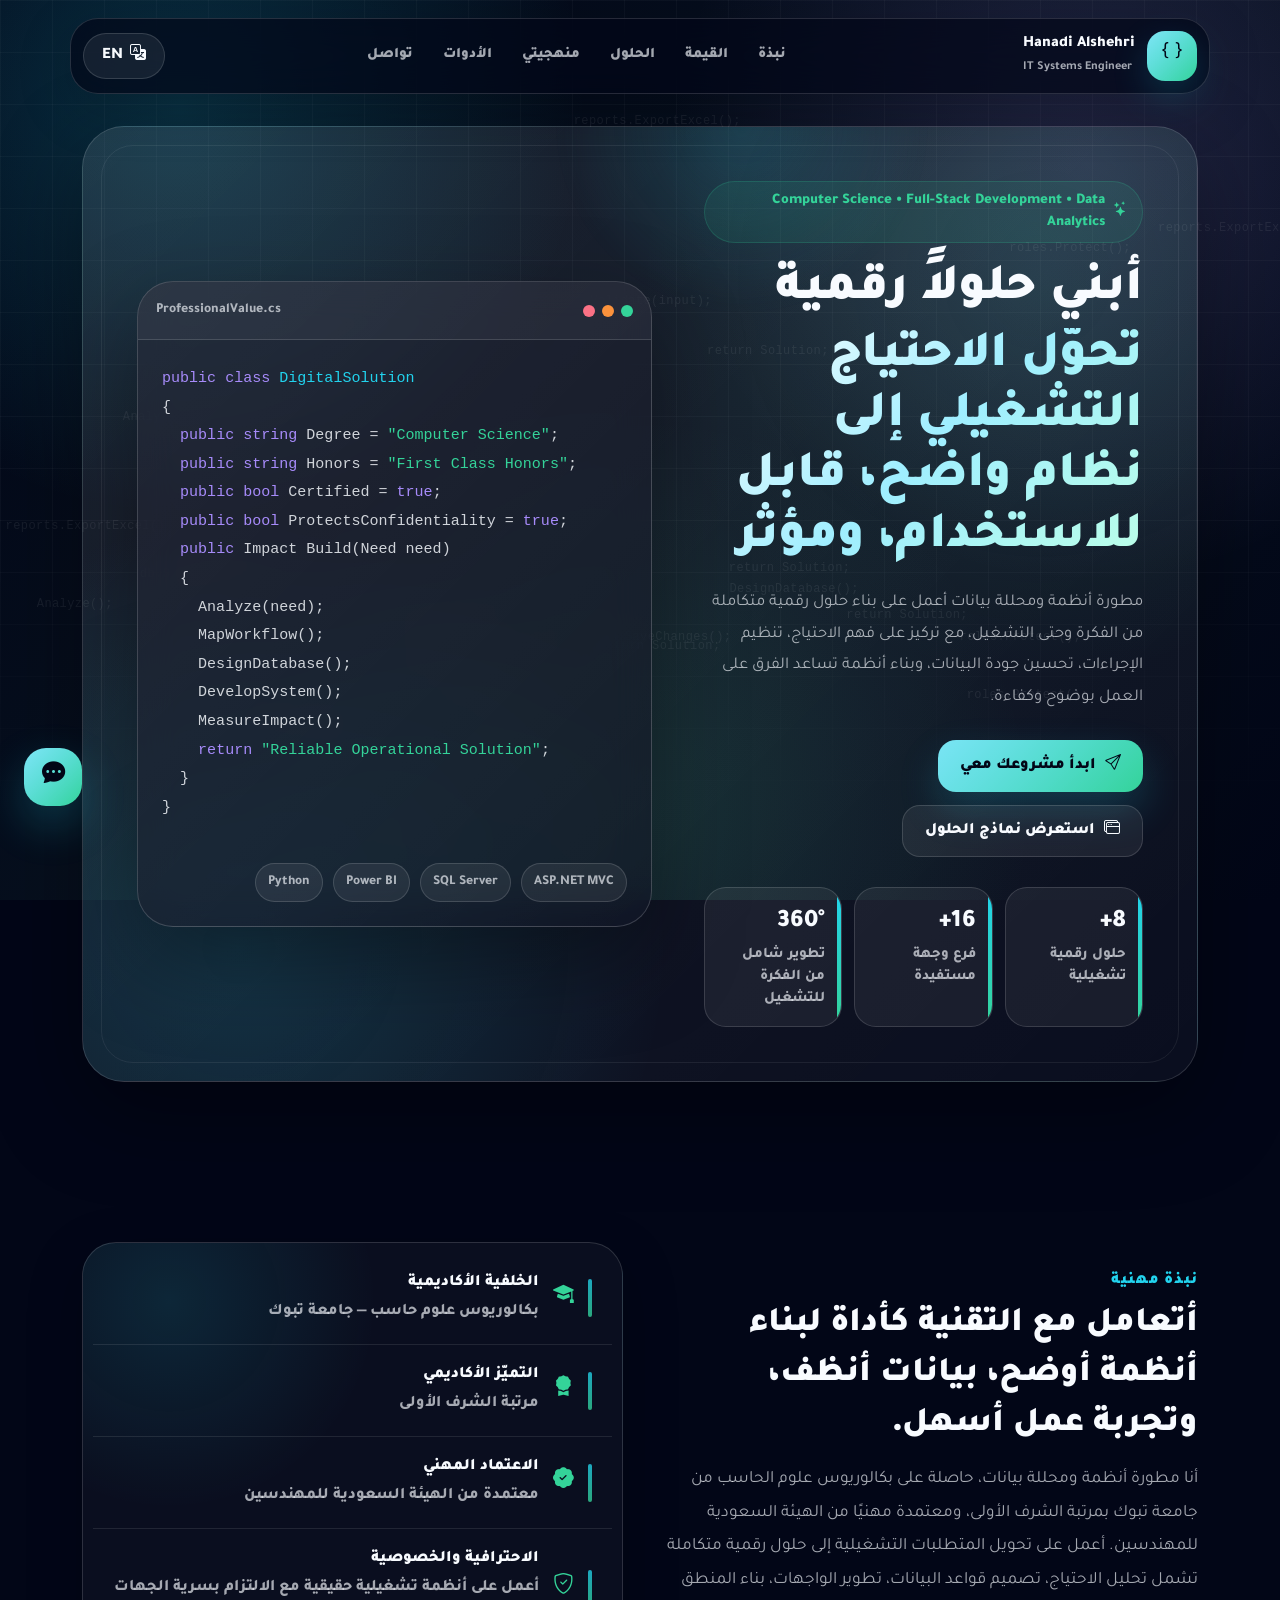
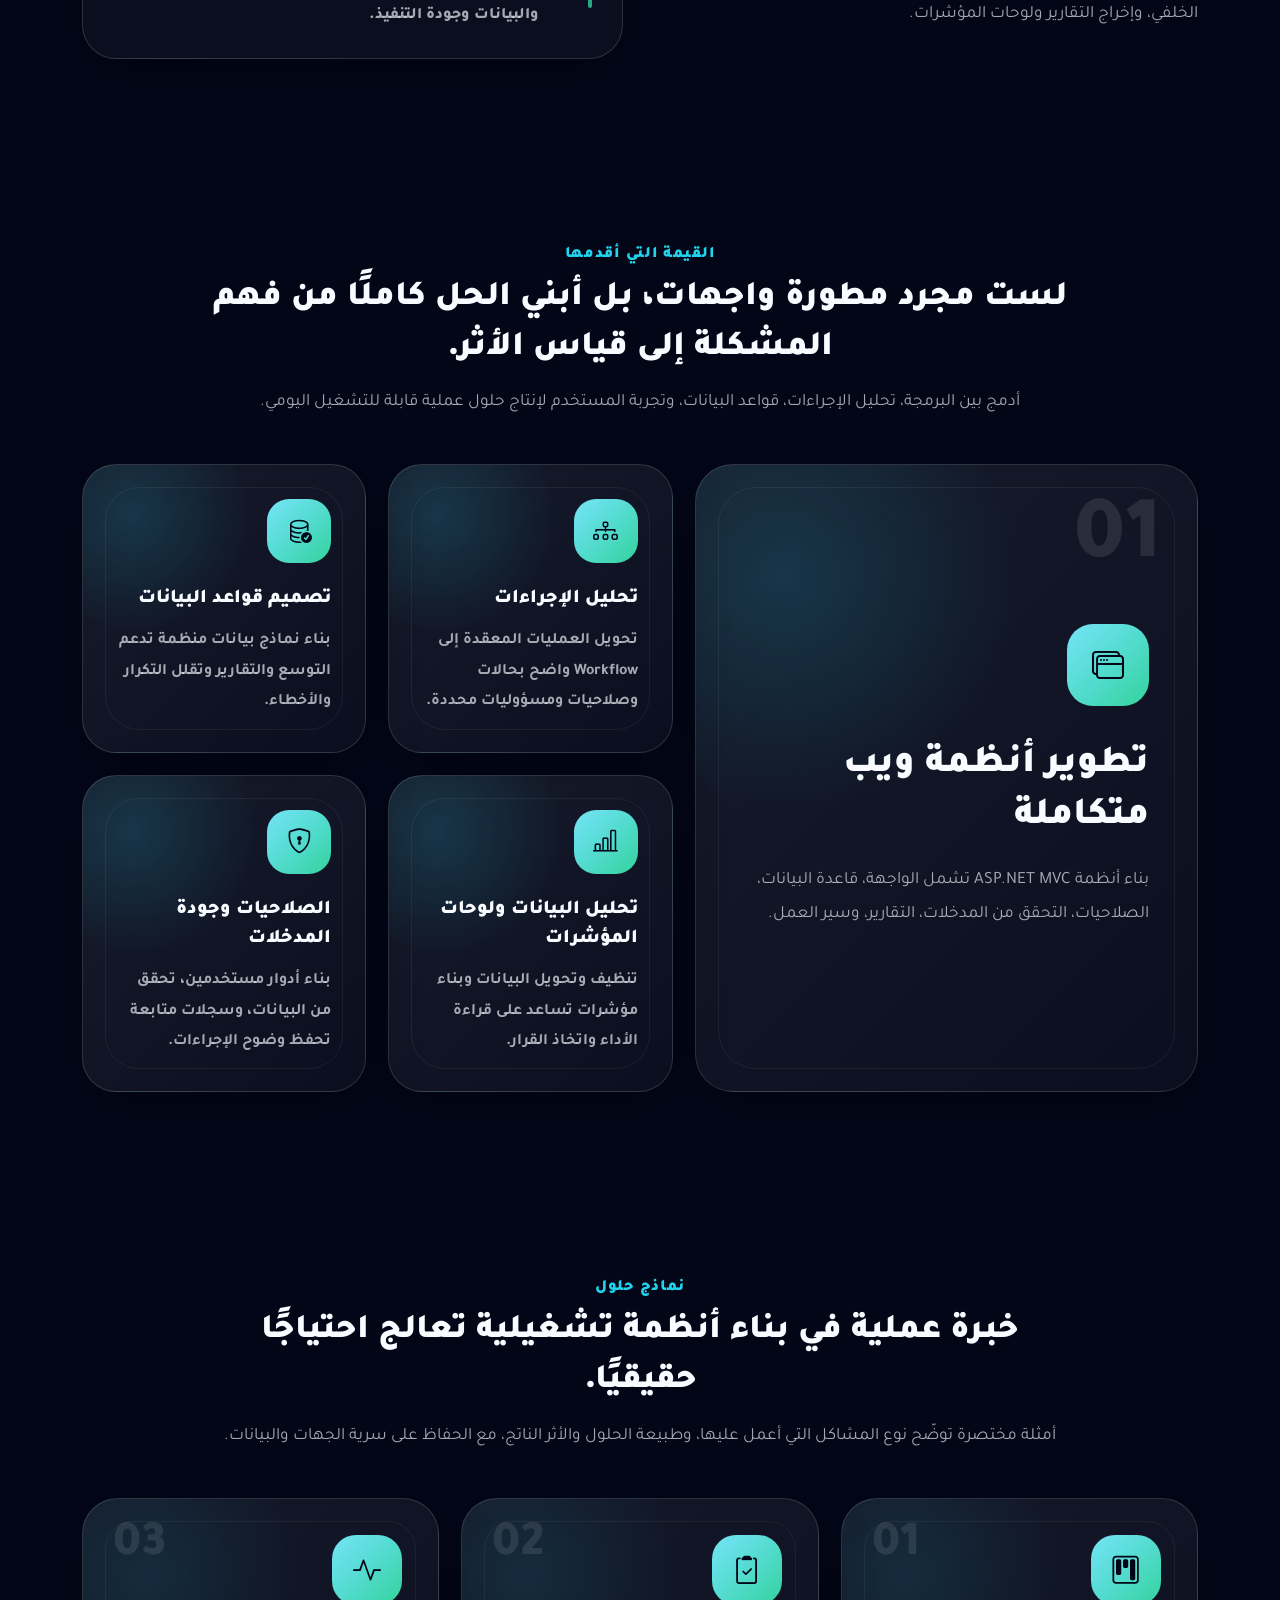
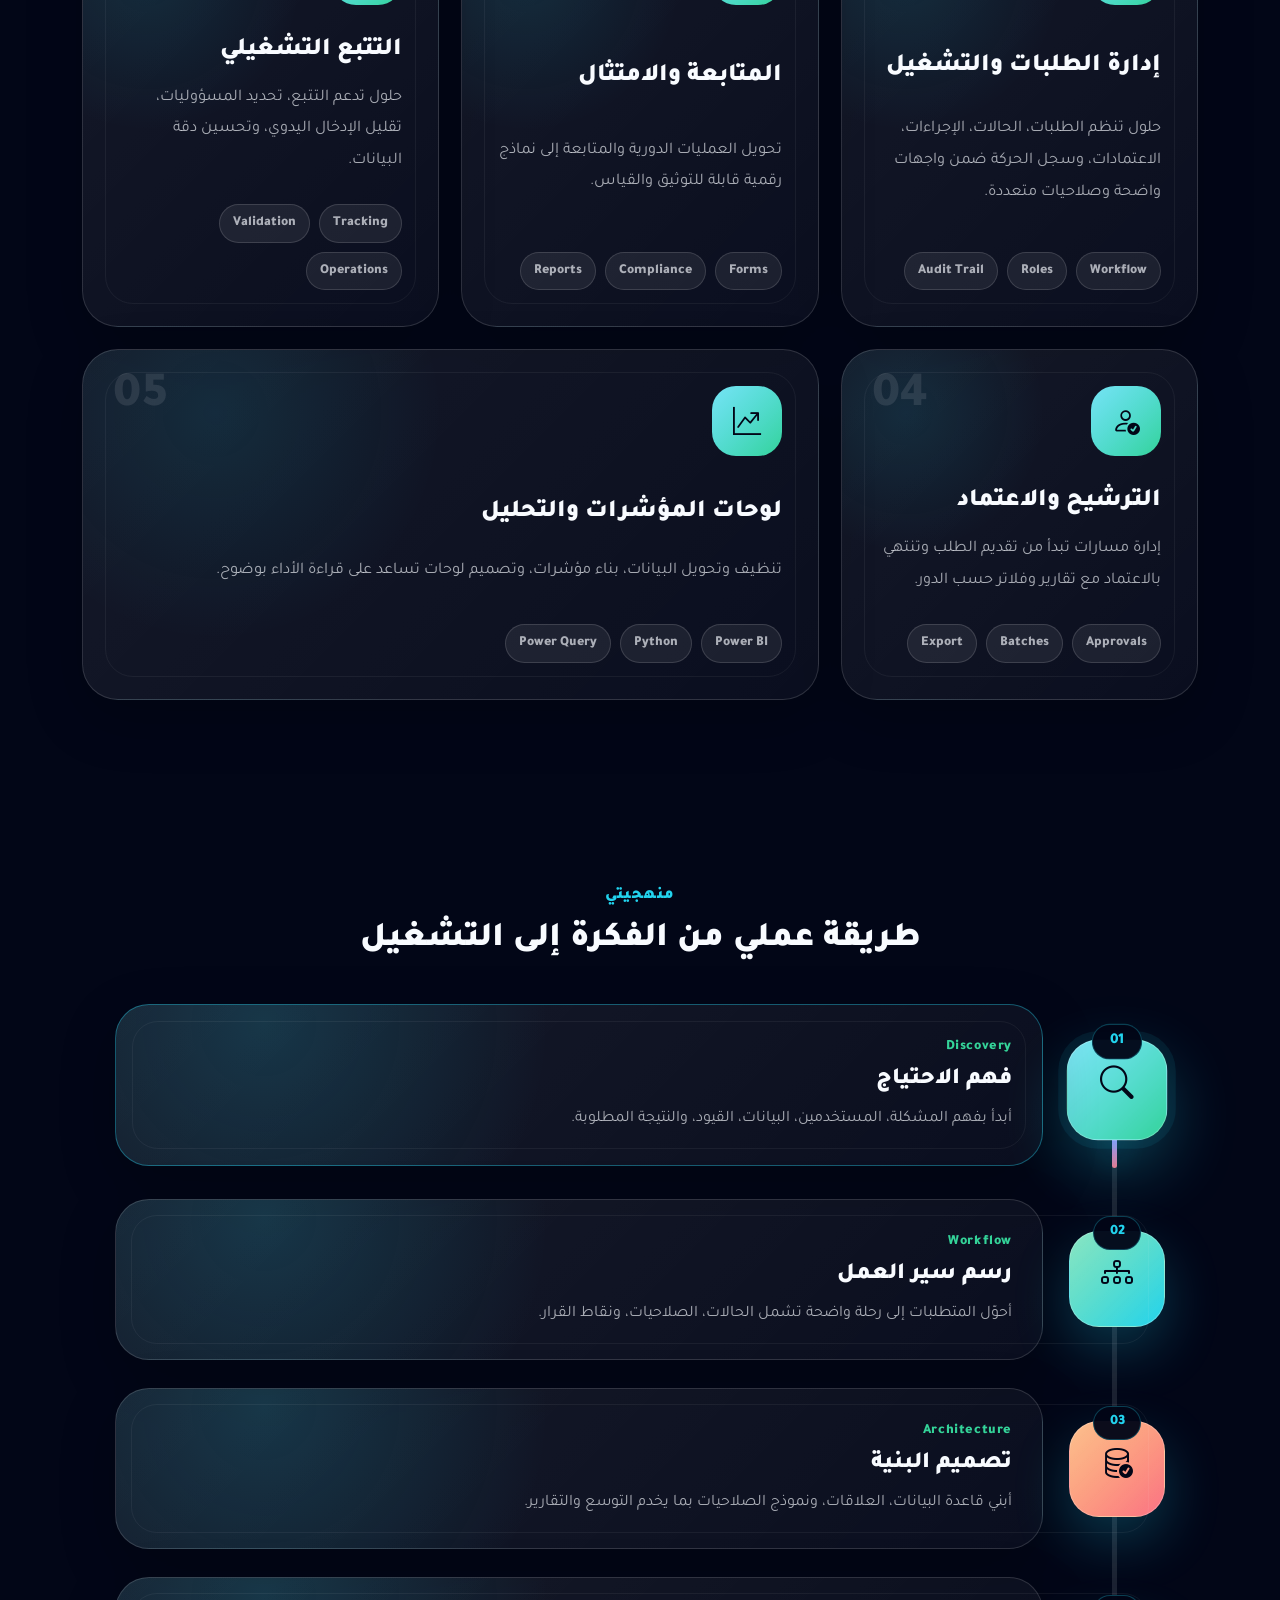
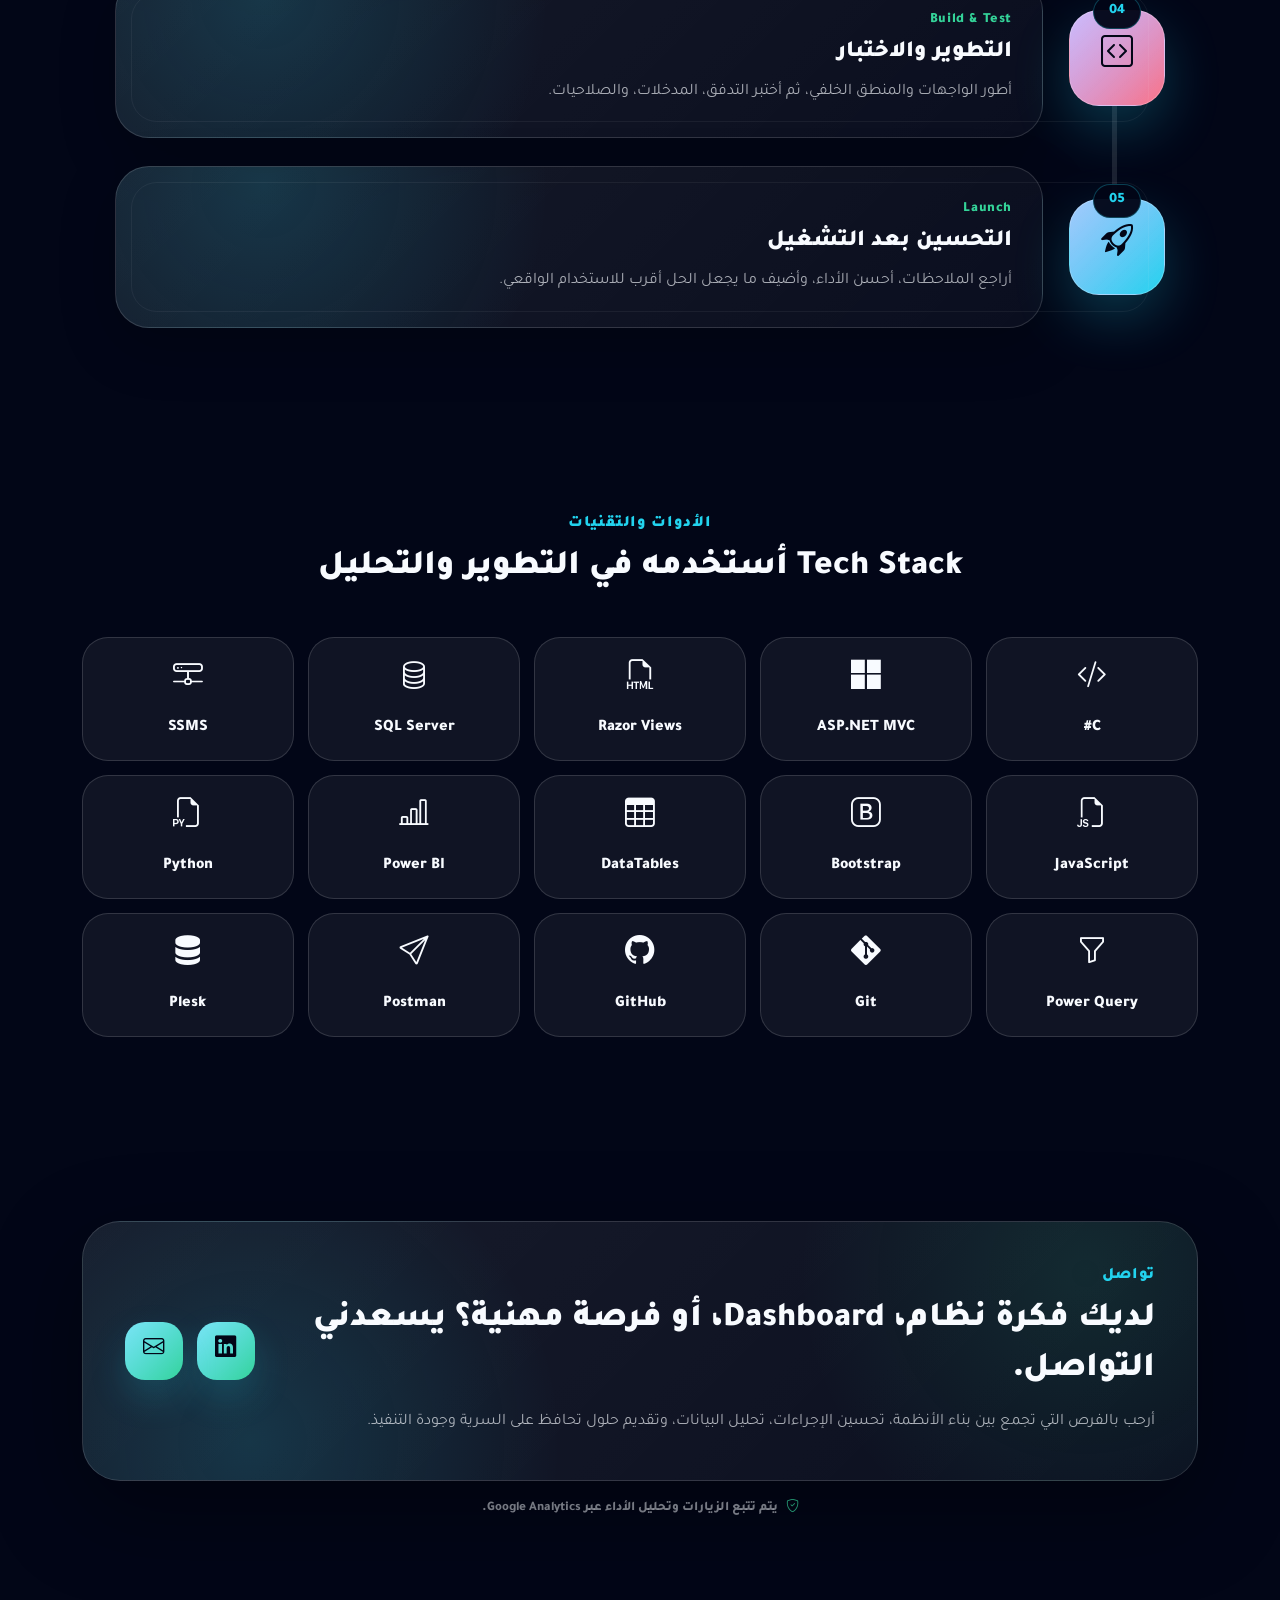
==== commit 9af2d7c6: "Update index.html deite link" ====
--- a/index.html
+++ b/index.html
@@ -9,13 +9,13 @@
     <meta name="description" content="هنادي الشهري — مطورة أنظمة ومحللة بيانات. بناء حلول ASP.NET MVC، SQL Server، Power BI من الفكرة للتشغيل." />
     <meta name="author" content="Hanadi Alshehri" />
 
-    <link rel="canonical" href="https://yourdomain.com/" />
+    <link rel="canonical" href="https://hanadialshehri12.github.io/portfolio/" />
 
     <meta property="og:title" content="Hanadi Alshehri — IT Systems Engineer" />
     <meta property="og:description" content="مطورة أنظمة ومحللة بيانات، أبني حلولاً رقمية متكاملة من الفكرة إلى التشغيل." />
-    <meta property="og:url" content="https://yourdomain.com/" />
+    <meta property="og:url" content="https://hanadialshehri12.github.io/portfolio/" />
     <meta property="og:type" content="website" />
-    <meta property="og:image" content="https://yourdomain.com/images/og-preview.png" />
+    <meta property="og:image" content="https://hanadialshehri12.github.io/portfolio/images/og-preview.png" />
 
     <meta name="twitter:card" content="summary_large_image" />
 
@@ -125,13 +125,13 @@
 
                         <div class="hero-metrics">
                             <div>
-                                <b data-count="6">0</b><em>+</em>
+                                <b data-count="8">0</b><em>+</em>
                                 <span data-i18n="metric_1">حلول رقمية تشغيلية</span>
                             </div>
 
                             <div>
-                                <b data-count="12">0</b><em>+</em>
-                                <span data-i18n="metric_2">فرع وجهة مستفيدة</span>
+                                <b data-count="16">0</b><em>+</em>
+                                <span data-i18n="metric_2">المستفيدين</span>
                             </div>
 
                             <div>
@@ -553,11 +553,11 @@
           "@type": "Person",
           "name": "Hanadi Alshehri",
           "jobTitle": "IT Systems Engineer",
-          "url": "https://yourdomain.com",
+          "url": "https://hanadialshehri12.github.io/portfolio/",
           "sameAs": ["https://www.linkedin.com/in/hanadi-alshehri12"],
           "knowsAbout": ["ASP.NET MVC", "SQL Server", "Power BI", "C#", "Data Analytics"]
         }
     </script>
 
 </body>
-</html>+</html>
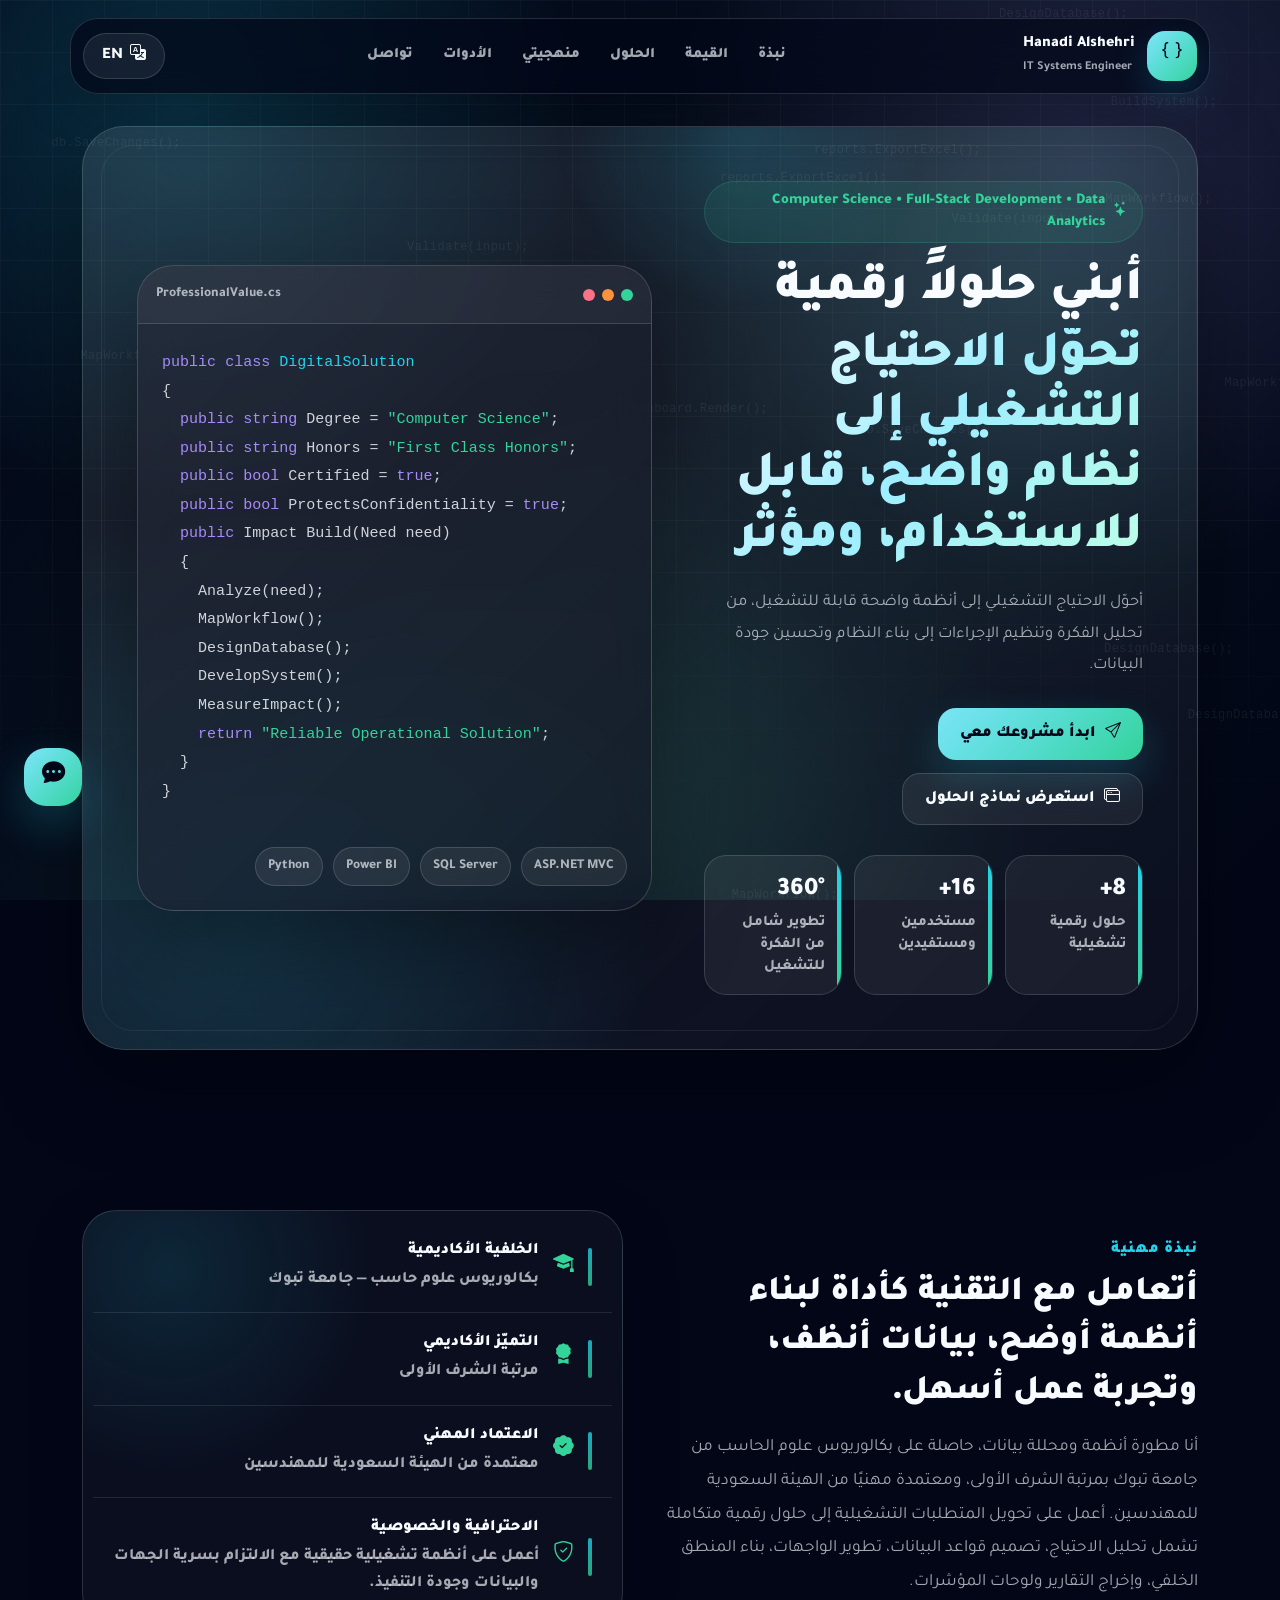
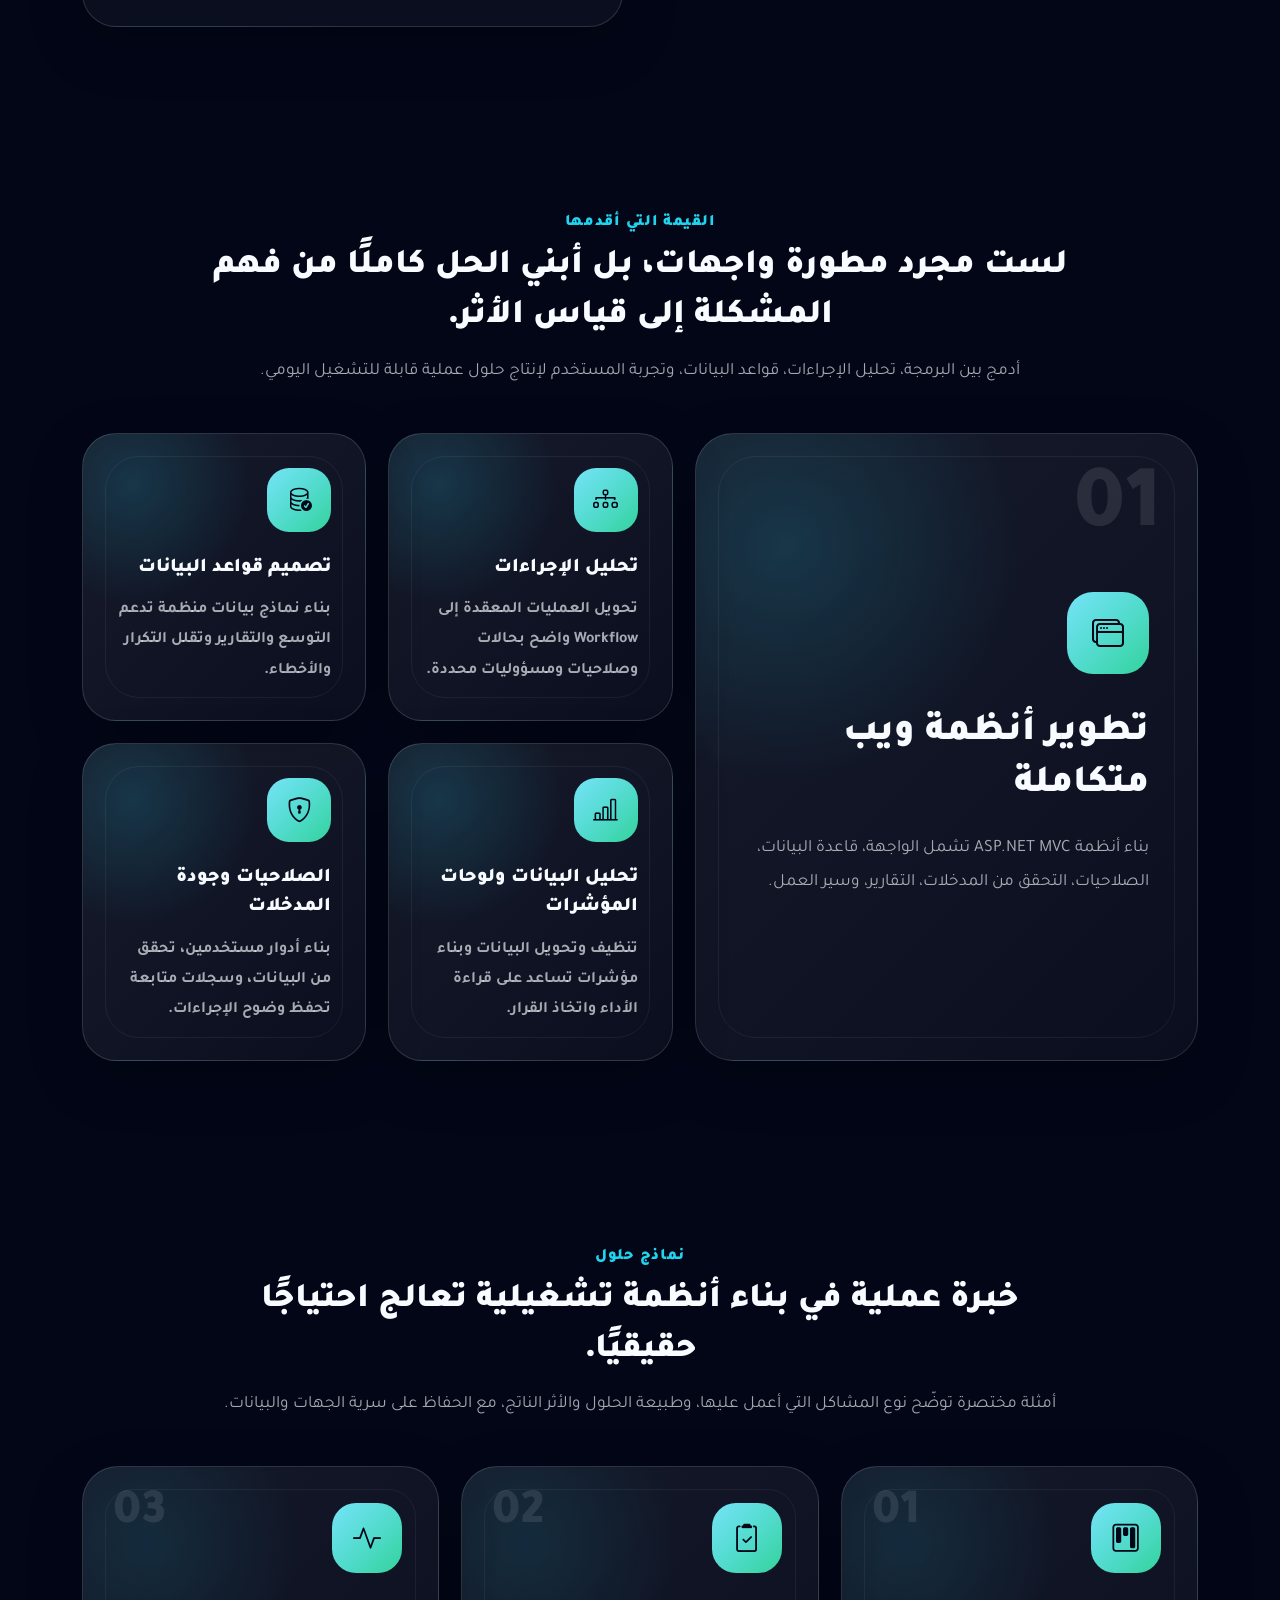
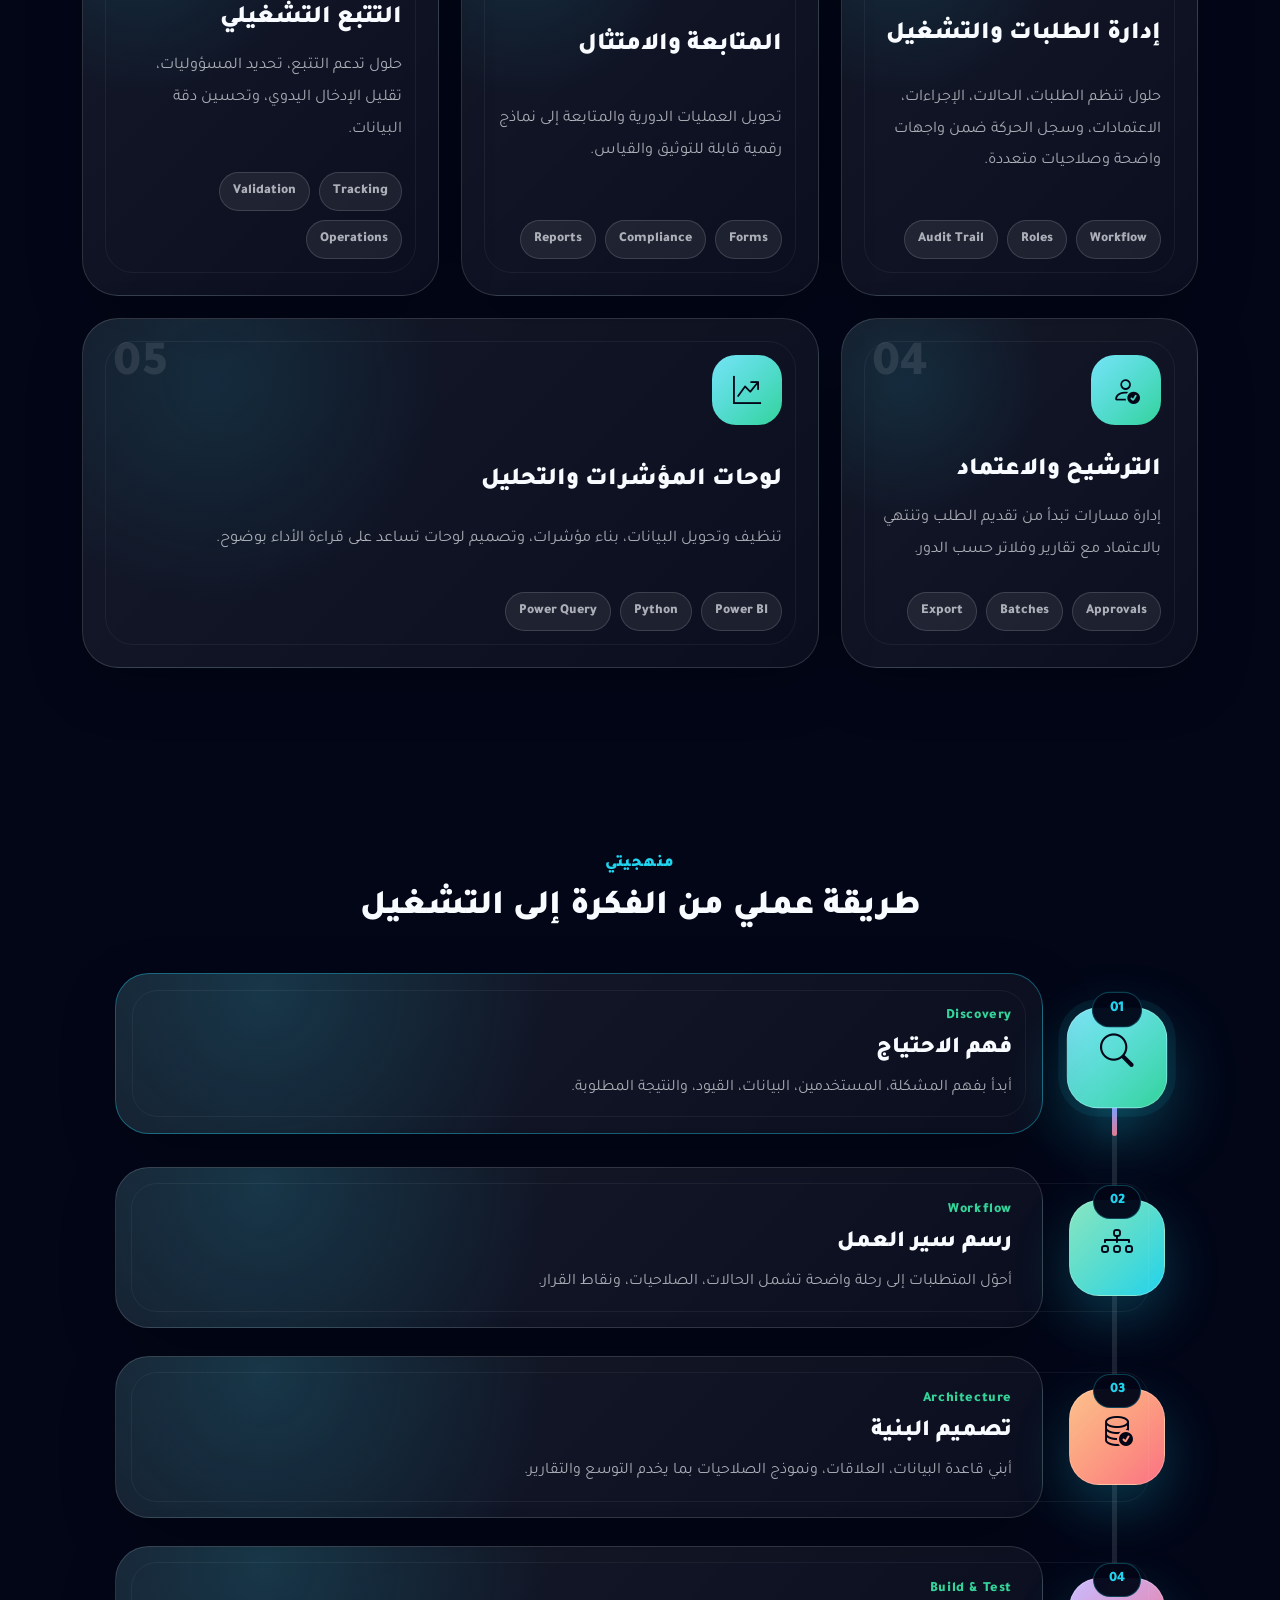
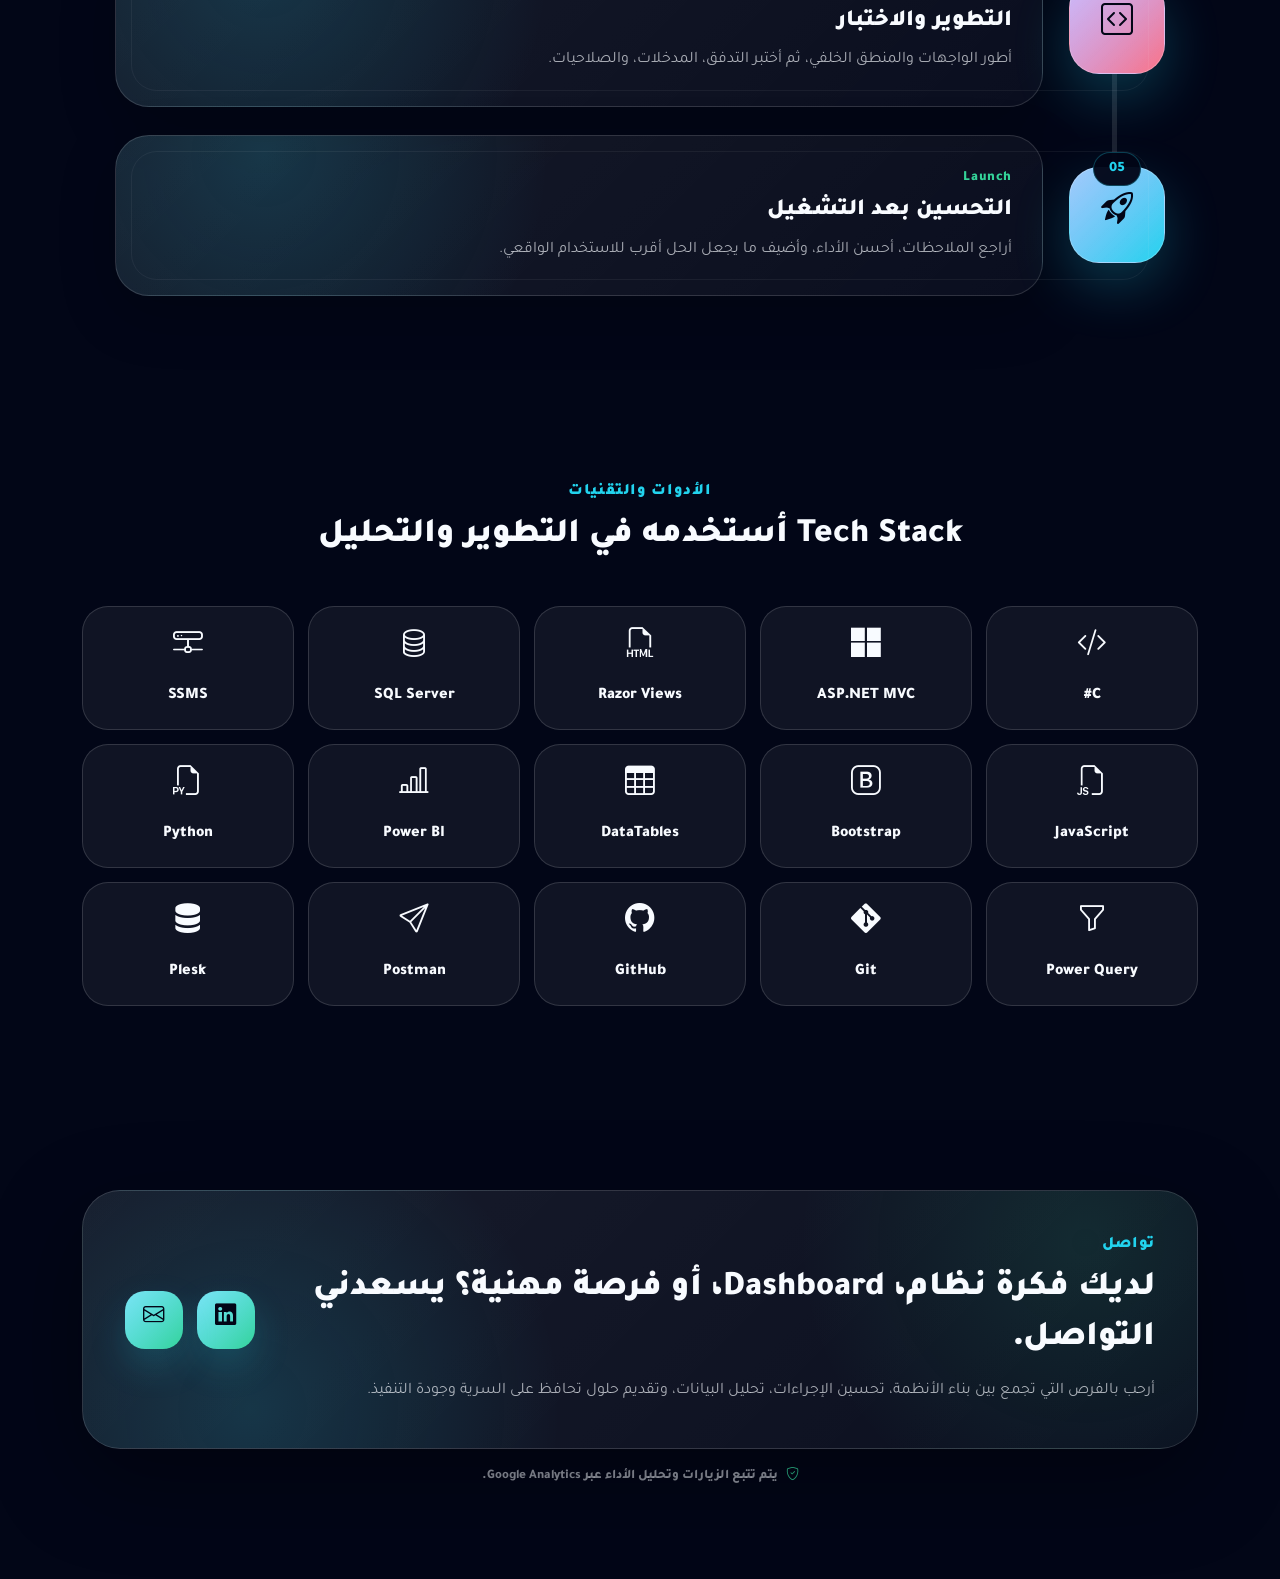
==== commit fcbee3d8: "Update index.html تحديث رابط الصورة" ====
--- a/index.html
+++ b/index.html
@@ -15,7 +15,7 @@
     <meta property="og:description" content="مطورة أنظمة ومحللة بيانات، أبني حلولاً رقمية متكاملة من الفكرة إلى التشغيل." />
     <meta property="og:url" content="https://hanadialshehri12.github.io/portfolio/" />
     <meta property="og:type" content="website" />
-    <meta property="og:image" content="https://hanadialshehri12.github.io/portfolio/images/og-preview.png" />
+   <meta property="og:image" content="https://hanadialshehri12.github.io/portfolio/images/og-preview.png?v=3" />
 
     <meta name="twitter:card" content="summary_large_image" />
 
